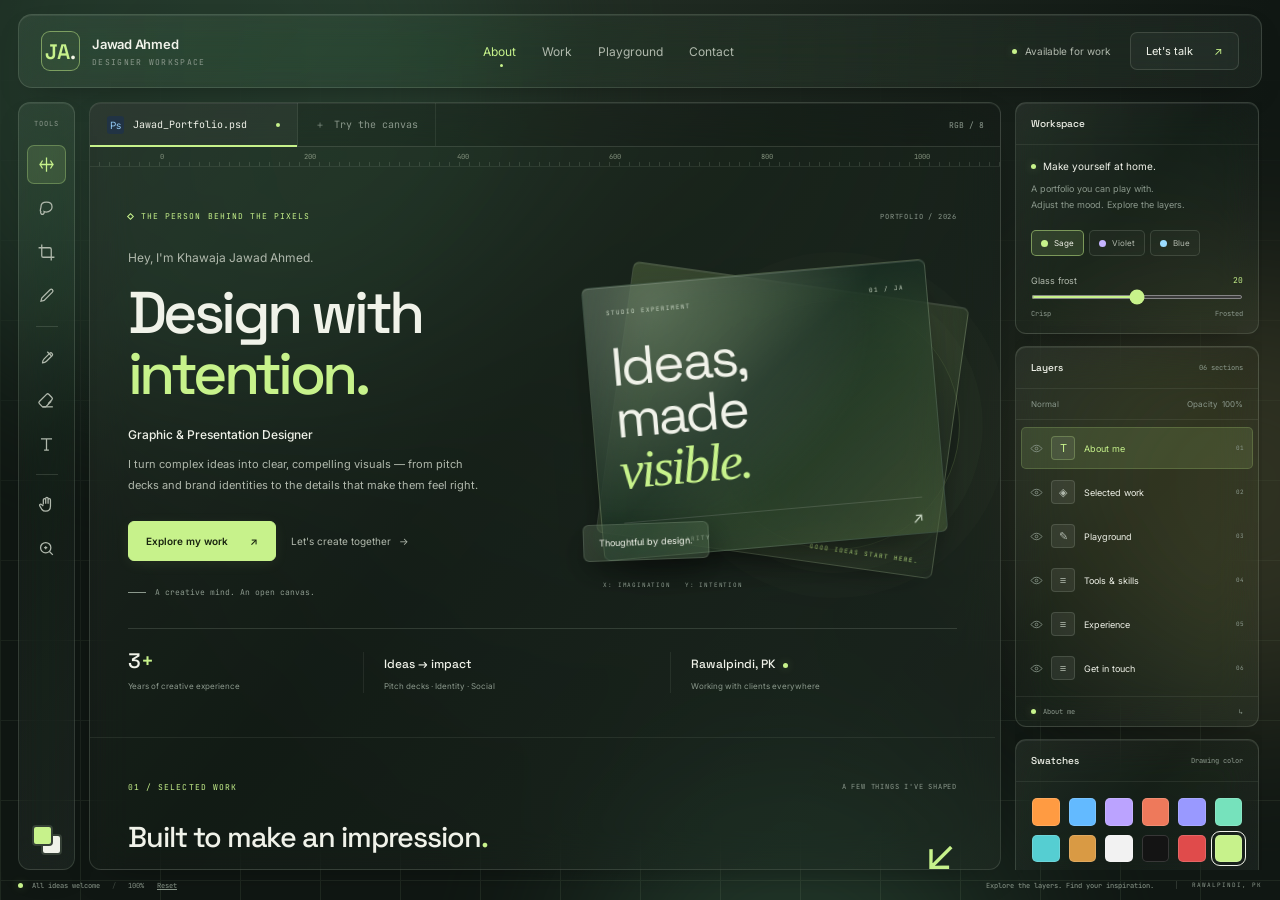
==== index.html @ 3f3ddf6e "Remove sidebar footer and simplify decorative elements and project copy" ====
<!doctype html>
<html lang="en">
  <head>
    <meta charset="UTF-8" />
    <meta name="viewport" content="width=device-width, initial-scale=1.0" />
    <meta name="theme-color" content="#101713" />
    <title>Khawaja Jawad Ahmed — Designer Workspace</title>
    <meta
      name="description"
      content="Explore Khawaja Jawad Ahmed's interactive design workspace. Graphic design, pitch decks, brand identity and presentation systems from Rawalpindi, Pakistan."
    />
    <link
      rel="icon"
      href="data:image/svg+xml,%3Csvg xmlns='http://www.w3.org/2000/svg' viewBox='0 0 48 48'%3E%3Crect width='48' height='48' rx='12' fill='%23c7f28b'/%3E%3Ctext x='24' y='31' text-anchor='middle' font-family='Arial' font-size='23' font-weight='700' fill='%23101713'%3EJA%3C/text%3E%3C/svg%3E"
    />
    <link rel="preconnect" href="https://fonts.googleapis.com" />
    <link rel="preconnect" href="https://fonts.gstatic.com" crossorigin />
    <link
      href="https://fonts.googleapis.com/css2?family=Space+Grotesk:wght@400;500;600;700&family=Inter:wght@400;500;600;700&family=JetBrains+Mono:wght@400;500&display=swap"
      rel="stylesheet"
    />
    <link rel="stylesheet" href="style.css" />
    <script src="script.js" defer></script>
  </head>
  <body>
    <a class="skip-link" href="#section-home">Skip to portfolio</a>
    <div class="bg-scene" aria-hidden="true">
      <span class="orb orb-a"></span><span class="orb orb-b"></span
      ><span class="orb orb-c"></span>
      <div class="scene-grid"></div>
    </div>
    <div class="app" id="app">
      <header class="menubar glass">
        <a class="brand" href="#section-home" aria-label="Jawad Ahmed, home"
          ><span class="app-icon">JA<span>.</span></span
          ><span class="brand-name"
            >Jawad Ahmed<span>DESIGNER WORKSPACE</span></span
          ></a
        >
        <nav class="menu-items" aria-label="Main navigation">
          <a href="#section-home" class="active" aria-current="location"
            >About</a
          ><a href="#section-work">Work</a
          ><a href="#section-scratch">Playground</a
          ><a href="#section-contact">Contact</a>
        </nav>
        <div class="menubar-right">
          <span class="availability"><i></i> Available for work</span
          ><a class="header-cta" href="mailto:khawaja1567@gmail.com"
            >Let's talk <span>↗</span></a
          ><button
            class="win-btn"
            id="mobileToggleLeft"
            aria-label="Open drawing tools"
            aria-controls="toolbar"
            aria-expanded="false"
          >
            ✎</button
          ><button
            class="win-btn"
            id="mobileToggleRight"
            aria-label="Open workspace panels"
            aria-controls="panels"
            aria-expanded="false"
          >
            ☷
          </button>
        </div>
      </header>
      <div class="workspace">
        <aside class="toolbar glass" id="toolbar" aria-label="Drawing tools">
          <span class="toolbar-caption">TOOLS</span>
          <button
            class="tool active"
            aria-pressed="true"
            data-tool="move"
            data-tooltip="Move Tool (V)"
            aria-label="Move Tool (V)"
            title="Move Tool (V)"
          >
            <svg
              viewBox="0 0 24 24"
              fill="none"
              stroke="currentColor"
              stroke-width="1.6"
            >
              <path d="M12 3v18M3 12h18M7 7l-3 5 3 5M17 7l3 5-3 5" />
            </svg>
          </button>
          <button
            class="tool"
            aria-pressed="false"
            data-tool="lasso"
            data-tooltip="Lasso Tool (L)"
            aria-label="Lasso Tool (L)"
            title="Lasso Tool (L)"
          >
            <svg
              viewBox="0 0 24 24"
              fill="none"
              stroke="currentColor"
              stroke-width="1.6"
            >
              <path
                d="M12 4c4.4 0 7 2.6 7 6s-3 6.5-7.5 6.5c-1 0-1.8-.2-2.5-.5.3.9.1 1.9-.6 2.6-.9.9-2.3.9-3.2 0-.7-.7-.8-1.8-.3-2.6C3 14.6 5 12.2 5 10c0-3.4 2.6-6 7-6z"
              />
            </svg>
          </button>
          <button
            class="tool"
            aria-pressed="false"
            data-tool="crop"
            data-tooltip="Crop Tool (C)"
            aria-label="Crop Tool (C)"
            title="Crop Tool (C)"
          >
            <svg
              viewBox="0 0 24 24"
              fill="none"
              stroke="currentColor"
              stroke-width="1.6"
            >
              <path d="M6 2v14a2 2 0 0 0 2 2h14" />
              <path d="M18 22V8a2 2 0 0 0-2-2H2" />
            </svg>
          </button>
          <button
            class="tool"
            aria-pressed="false"
            data-tool="eyedropper"
            data-tooltip="Eyedropper (I)"
            aria-label="Eyedropper (I)"
            title="Eyedropper (I)"
          >
            <svg
              viewBox="0 0 24 24"
              fill="none"
              stroke="currentColor"
              stroke-width="1.6"
            >
              <path d="M16.5 3.5a2.1 2.1 0 0 1 3 3L9 17l-4 1 1-4 10.5-10.5z" />
            </svg>
          </button>

          <div class="tool-divider"></div>

          <button
            class="tool"
            aria-pressed="false"
            data-tool="brush"
            data-tooltip="Brush Tool (B)"
            aria-label="Brush Tool (B)"
            title="Brush Tool (B)"
          >
            <svg
              viewBox="0 0 24 24"
              fill="none"
              stroke="currentColor"
              stroke-width="1.6"
            >
              <path
                d="M9 15c-1.5 1.5-2 3-2 5 2 0 3.5-.5 5-2l7-7a2.1 2.1 0 0 0-3-3l-7 7z"
              />
              <path d="M13 6l5 5" />
            </svg>
          </button>
          <button
            class="tool"
            aria-pressed="false"
            data-tool="eraser"
            data-tooltip="Eraser Tool (E)"
            aria-label="Eraser Tool (E)"
            title="Eraser Tool (E)"
          >
            <svg
              viewBox="0 0 24 24"
              fill="none"
              stroke="currentColor"
              stroke-width="1.6"
            >
              <path
                d="M18 13l-7 7H7l-4-4a2 2 0 0 1 0-2.8l9-9a2 2 0 0 1 2.8 0l4 4a2 2 0 0 1 0 2.8L14 16"
              />
              <path d="M7 20h13" />
            </svg>
          </button>
          <button
            class="tool"
            aria-pressed="false"
            data-tool="type"
            data-tooltip="Type Tool (T)"
            aria-label="Type Tool (T)"
            title="Type Tool (T)"
          >
            <svg
              viewBox="0 0 24 24"
              fill="none"
              stroke="currentColor"
              stroke-width="1.6"
            >
              <path d="M5 5h14M12 5v14M9 19h6" />
            </svg>
          </button>

          <div class="tool-divider"></div>

          <button
            class="tool"
            aria-pressed="false"
            data-tool="hand"
            data-tooltip="Hand Tool (H)"
            aria-label="Hand Tool (H)"
            title="Hand Tool (H)"
          >
            <svg
              viewBox="0 0 24 24"
              fill="none"
              stroke="currentColor"
              stroke-width="1.6"
            >
              <path
                d="M8 12V6a1.5 1.5 0 0 1 3 0v5M11 11V4.5a1.5 1.5 0 0 1 3 0V11M14 11.2V6a1.5 1.5 0 0 1 3 0v8c0 3.9-2.5 6.5-6 6.5-2.3 0-3.6-.7-4.8-2.2L3.7 14a1.4 1.4 0 0 1 2-2l2.3 2"
              />
            </svg>
          </button>
          <button
            class="tool"
            aria-pressed="false"
            data-tool="zoom"
            data-tooltip="Zoom Tool (Z)"
            aria-label="Zoom Tool (Z)"
            title="Zoom Tool (Z)"
          >
            <svg
              viewBox="0 0 24 24"
              fill="none"
              stroke="currentColor"
              stroke-width="1.6"
            >
              <circle cx="11" cy="11" r="6.5" />
              <path d="M20 20l-4.3-4.3M9 11h4M11 9v4" />
            </svg>
          </button>

          <div class="tool-spacer"></div>

          <div class="fg-bg-swatch" title="Foreground / Background color">
            <span class="swatch-bg"></span>
            <span class="swatch-fg" id="swatchFg"></span>
          </div>
        </aside>
        <main class="canvas-area glass" id="main">
          <div class="document-bar">
            <a class="document-tab active" href="#section-home"
              ><span class="ps-icon">Ps</span> Jawad_Portfolio.psd
              <span class="tab-dot"></span></a
            ><a class="document-tab" href="#section-scratch"
              ><span>＋</span> Try the canvas</a
            ><span class="document-info">RGB / 8</span>
          </div>
          <div class="ruler" aria-hidden="true">
            <span>0</span><span>200</span><span>400</span><span>600</span
            ><span>800</span><span>1000</span>
          </div>
          <div
            class="canvas-viewport"
            id="viewport"
            tabindex="0"
            aria-label="Portfolio content"
          >
            <div class="page-sections" id="pageSections">
              <section
                class="page-section home-section"
                id="section-home"
                aria-labelledby="homeTitle"
              >
                <div class="section-topline">
                  <span class="eyebrow"
                    ><i></i> THE PERSON BEHIND THE PIXELS</span
                  ><span class="micro">PORTFOLIO / 2026</span>
                </div>
                <div class="hero-layout">
                  <div class="hero-copy">
                    <p class="hero-intro">Hey, I'm Khawaja Jawad Ahmed.</p>
                    <h1 id="homeTitle">
                      Design with<br /><span>intention.</span>
                    </h1>
                    <p class="hero-role">Graphic &amp; Presentation Designer</p>
                    <p class="hero-bio">
                      I turn complex ideas into clear, compelling visuals — from
                      pitch decks and brand identities to the details that make
                      them feel right.
                    </p>
                    <div class="hero-actions">
                      <a class="button button-primary" href="#section-work"
                        >Explore my work <span>↗</span></a
                      ><a class="text-link" href="#section-contact"
                        >Let's create together <span>→</span></a
                      >
                    </div>
                    <div class="hero-note">
                      <span class="note-line"></span> A creative mind. An open
                      canvas.
                    </div>
                  </div>
                  <div
                    class="hero-art"
                    id="heroArt"
                    aria-label="Interactive studio typography experiment"
                  >
                    <div class="art-orbit" aria-hidden="true"></div>
                    <div class="artboard-back glass" aria-hidden="true">
                      <span>GOOD IDEAS START HERE.</span>
                    </div>
                    <div class="hero-artboard glass" id="heroArtboard">
                      <div class="artboard-top">
                        <span>STUDIO EXPERIMENT</span><span>01 / JA</span>
                      </div>
                      <div class="hero-art-type">
                        Ideas,<br />made<br /><em>visible.</em
                        >
                      </div>
                      <div class="artboard-bottom">
                        <span>CONCEPT → CLARITY</span><span>↗</span>
                      </div>
                    </div>
                    <div class="floating-label glass">
                      <span>Thoughtful by design.</span>
                    </div>
                    <span class="art-coordinate micro"
                      >X: IMAGINATION &nbsp; Y: INTENTION</span
                    >
                  </div>
                </div>
                <div class="hero-meta">
                  <div>
                    <strong>3<span>+</span></strong>
                    <p>Years of creative experience</p>
                  </div>
                  <div>
                    <strong>Ideas → impact</strong>
                    <p>Pitch decks · Identity · Social</p>
                  </div>
                  <div>
                    <strong
                      >Rawalpindi, PK <span class="location-dot"></span
                    ></strong>
                    <p>Working with clients everywhere</p>
                  </div>
                </div>
              </section>
              <section
                class="page-section"
                id="section-work"
                aria-labelledby="workTitle"
              >
                <div class="section-topline">
                  <span class="eyebrow">01 / SELECTED WORK</span
                  ><span class="micro">A FEW THINGS I'VE SHAPED</span>
                </div>
                <div class="section-heading">
                  <div>
                    <h2 id="workTitle">
                      Built to make an impression<span>.</span>
                    </h2>
                    <p class="section-sub">
                      Distinct ideas. Considered execution.
                    </p>
                  </div>
                  <span class="section-mark" aria-hidden="true">↙</span>
                </div>
                <div class="work-toolbar">
                  <div
                    class="project-filters"
                    role="group"
                    aria-label="Filter projects"
                  >
                    <button
                      class="filter active"
                      data-filter="all"
                      aria-pressed="true"
                    >
                      All work <span>05</span></button
                    ><button
                      class="filter"
                      data-filter="presentations"
                      aria-pressed="false"
                    >
                      Presentations</button
                    ><button
                      class="filter"
                      data-filter="identity"
                      aria-pressed="false"
                    >
                      Brand identity
                    </button>
                  </div>
                  <span class="micro" id="projectCount" role="status"
                    >5 PROJECTS</span
                  >
                </div>
                <div class="project-grid" id="projectGrid">
                  <article
                    class="project-card glass"
                    data-category="presentations"
                  >
                    <button
                      class="project-open"
                      data-project="0"
                      aria-label="View Meridian Bay Residences"
                    >
                      <div class="project-art art-1" aria-hidden="true">
                        <span class="art-kicker">MERIDIAN BAY / RESIDENCES</span
                        ><span class="art-big">A new<br />perspective.</span
                        ><span class="art-bottom"
                          >LIVING, REIMAGINED <b>↗</b></span
                        ><span class="arch arch-one"></span
                        ><span class="arch arch-two"></span>
                      </div>
                      <div class="project-body">
                        <div class="project-meta">
                          <span>Presentation design</span><span>01</span>
                        </div>
                        <h3>
                          Meridian Bay Residences<span aria-hidden="true"
                            >↗</span
                          >
                        </h3>
                        <p>
                          Real estate pitch deck built to agency-level standard
                          — layout system, imagery direction, and
                          investor-facing narrative.
                        </p>
                      </div>
                    </button>
                  </article>
                  <article
                    class="project-card glass"
                    data-category="presentations"
                  >
                    <button
                      class="project-open"
                      data-project="1"
                      aria-label="View LOVAICELAND"
                    >
                      <div class="project-art art-2" aria-hidden="true">
                        <span class="art-kicker">BOTANICAL WELLNESS</span
                        ><span class="art-big">LOVA<br /><i>ICELAND</i></span
                        ><span class="art-bottom">NATURE. IN ITS ELEMENT.</span
                        ><span class="botanical-ring"></span>
                      </div>
                      <div class="project-body">
                        <div class="project-meta">
                          <span>Presentation design</span><span>02</span>
                        </div>
                        <h3>LOVAICELAND<span aria-hidden="true">↗</span></h3>
                        <p>
                          8-slide dark gold pitch deck for a luxury botanical
                          wellness &amp; skincare brand, with cohesive
                          imagery throughout.
                        </p>
                      </div>
                    </button>
                  </article>
                  <article class="project-card glass" data-category="identity">
                    <button
                      class="project-open"
                      data-project="2"
                      aria-label="View AVORA Padel Club"
                    >
                      <div class="project-art art-3" aria-hidden="true">
                        <span class="art-kicker">AVORA / PADEL CLUB</span
                        ><span class="court"></span
                        ><span class="art-big"
                          >A<span class="serif">V</span>ORA</span
                        ><span class="art-bottom"
                          >A DIFFERENT KIND OF CLUB.</span
                        >
                      </div>
                      <div class="project-body">
                        <div class="project-meta">
                          <span>Brand identity</span><span>03</span>
                        </div>
                        <h3>
                          AVORA Padel Club<span aria-hidden="true">↗</span>
                        </h3>
                        <p>
                          Luxury line-art logo mark in copper tones, set in
                          Cinzel — a refined identity for a premium padel club.
                        </p>
                      </div>
                    </button>
                  </article>
                  <article
                    class="project-card glass"
                    data-category="presentations"
                  >
                    <button
                      class="project-open"
                      data-project="3"
                      aria-label="View Rolls-Royce Concept Deck"
                    >
                      <div class="project-art art-4" aria-hidden="true">
                        <span class="art-kicker">PRESENTATION CONCEPT</span
                        ><span class="art-big"
                          >Quiet<br /><i>confidence.</i></span
                        ><span class="art-bottom"
                          >ROLLS-ROYCE / CONCEPT STUDY</span
                        ><span class="luxury-line"></span>
                      </div>
                      <div class="project-body">
                        <div class="project-meta">
                          <span>Presentation design</span><span>04</span>
                        </div>
                        <h3>
                          Rolls-Royce Concept Deck<span aria-hidden="true"
                            >↗</span
                          >
                        </h3>
                        <p>
                          Black-and-gold luxury presentation theme exploring
                          restraint, materiality, and quiet confidence.
                        </p>
                      </div>
                    </button>
                  </article>
                  <article
                    class="project-card glass"
                    data-category="presentations"
                  >
                    <button
                      class="project-open"
                      data-project="4"
                      aria-label="View Academic Deck Redesign"
                    >
                      <div class="project-art art-5" aria-hidden="true">
                        <span class="art-kicker"
                          >KNOWLEDGE / ACADEMIC RESEARCH</span
                        ><span class="art-big"
                          >Beyond<br />the obvious<span class="accent-dot"
                            >.</span
                          ></span
                        ><span class="art-bottom"
                          >ACADEMIC DECK / 18 SLIDES</span
                        ><span class="knowledge-grid"></span>
                      </div>
                      <div class="project-body">
                        <div class="project-meta">
                          <span>Presentation design</span><span>05</span>
                        </div>
                        <h3>
                          Academic Deck Redesign<span aria-hidden="true"
                            >↗</span
                          >
                        </h3>
                        <p>
                          18-slide academic presentation redesign —
                          full-bleed dark panels and richer layout without
                          touching a word of copy.
                        </p>
                      </div>
                    </button>
                  </article>
                </div>
                <p class="preview-note">
                  Project cover concepts. Open a project to read the brief,
                  or
                  <a
                    href="https://behance.net/khawajajawad"
                    target="_blank"
                    rel="noopener noreferrer"
                    >explore my Behance ↗</a
                  >.
                </p>
              </section>
              <section
                class="page-section"
                id="section-scratch"
                aria-labelledby="scratchTitle"
              >
                <div class="section-topline">
                  <span class="eyebrow">02 / THE PLAYGROUND</span
                  ><span class="micro">A LITTLE ROOM TO EXPERIMENT</span>
                </div>
                <div class="section-heading">
                  <div>
                    <h2 id="scratchTitle">Your turn to create<span>.</span></h2>
                    <p class="section-sub">
                      Pick a tool. Choose a color. Leave a little imagination
                      here.
                    </p>
                  </div>
                  <span class="section-mark" aria-hidden="true">✎</span>
                </div>
                <div class="scratch-shell glass">
                  <div class="scratch-toolbar">
                    <div
                      class="scratch-quick-tools"
                      role="group"
                      aria-label="Quick drawing tools"
                    >
                      <button data-quick-tool="brush" aria-pressed="false">
                        Brush <kbd>B</kbd></button
                      ><button data-quick-tool="eraser" aria-pressed="false">
                        Eraser <kbd>E</kbd></button
                      ><button data-quick-tool="type" aria-pressed="false">
                        Type <kbd>T</kbd>
                      </button>
                    </div>
                    <div class="scratch-actions">
                      <button
                        id="undoBtn"
                        aria-label="Undo drawing"
                        title="Undo (Ctrl or Command + Z)"
                        disabled
                      >
                        ↶</button
                      ><button
                        id="redoBtn"
                        aria-label="Redo drawing"
                        title="Redo (Ctrl or Command + Shift + Z)"
                        disabled
                      >
                        ↷</button
                      ><button id="clearCanvasBtn">Clear</button
                      ><button id="downloadCanvasBtn">
                        Save PNG <span>↓</span>
                      </button>
                    </div>
                  </div>
                  <div class="scratch-box" id="scratchBox">
                    <canvas
                      id="doodleCanvas"
                      tabindex="0"
                      aria-label="Drawing canvas. Select Brush to draw with a pointer, or Type then press Enter to add text at the center."
                      >An interactive drawing canvas. Use the tools to sketch or
                      add text.</canvas
                    ><svg
                      class="tool-overlay"
                      id="toolOverlay"
                      aria-hidden="true"
                    ></svg>
                    <div
                      class="scratch-placeholder"
                      id="scratchPlaceholder"
                      aria-hidden="true"
                    >
                      <span>✎</span>
                      <p>Make your mark.</p>
                      <small>The best ideas start with a blank canvas.</small>
                    </div>
                  </div>
                  <div class="scratch-bottom">
                    <span
                      ><i></i> <span id="scratchToolName">MOVE TOOL</span></span
                    ><label
                      >Brush size
                      <input
                        id="quickBrushSize"
                        type="range"
                        min="2"
                        max="60"
                        value="8"
                      /><output id="quickBrushReadout">8 px</output></label
                    >
                  </div>
                </div>
                <p class="preview-note">
                  Just a space to play — your drawing stays in this browser tab.
                  Save a PNG to keep it.
                </p>
              </section>
              <section
                class="page-section"
                id="section-skills"
                aria-labelledby="skillsTitle"
              >
                <div class="section-topline">
                  <span class="eyebrow">03 / THE TOOLKIT</span
                  ><span class="micro">GOOD TOOLS. BETTER IDEAS.</span>
                </div>
                <h2 id="skillsTitle">Fluent in the details<span>.</span></h2>
                <p class="section-sub">
                  The tools behind the work, from first sketch to final export.
                </p>
                <div class="skills-grid" id="skillsGrid">
                  <div class="skill-row glass" data-color="photoshop">
                    <span class="skill-icon" style="--skill-color: #63baff"
                      >Ps</span
                    >
                    <div>
                      <h3>Adobe Photoshop</h3>
                      <p>Image editing & composition</p>
                    </div>
                    <span class="skill-arrow" aria-hidden="true">↗</span>
                  </div>
                  <div class="skill-row glass" data-color="illustrator">
                    <span class="skill-icon" style="--skill-color: #ff9b42"
                      >Ai</span
                    >
                    <div>
                      <h3>Adobe Illustrator</h3>
                      <p>Identity & vector design</p>
                    </div>
                    <span class="skill-arrow" aria-hidden="true">↗</span>
                  </div>
                  <div class="skill-row glass" data-color="ppt">
                    <span class="skill-icon" style="--skill-color: #ee795b"
                      >P</span
                    >
                    <div>
                      <h3>PowerPoint</h3>
                      <p>Pitch decks & Slide Master</p>
                    </div>
                    <span class="skill-arrow" aria-hidden="true">↗</span>
                  </div>
                  <div class="skill-row glass" data-color="figma">
                    <span class="skill-icon" style="--skill-color: #bba3ff"
                      >F</span
                    >
                    <div>
                      <h3>Figma</h3>
                      <p>Interface & layout design</p>
                    </div>
                    <span class="skill-arrow" aria-hidden="true">↗</span>
                  </div>
                  <div class="skill-row glass" data-color="premiere">
                    <span class="skill-icon" style="--skill-color: #9999ff"
                      >Pr</span
                    >
                    <div>
                      <h3>Premiere Pro</h3>
                      <p>Motion & video editing</p>
                    </div>
                    <span class="skill-arrow" aria-hidden="true">↗</span>
                  </div>
                  <div class="skill-row glass" data-color="capcut">
                    <span class="skill-icon" style="--skill-color: #76e2bc"
                      >C</span
                    >
                    <div>
                      <h3>CapCut</h3>
                      <p>Social video content</p>
                    </div>
                    <span class="skill-arrow" aria-hidden="true">↗</span>
                  </div>
                  <div class="skill-row glass" data-color="canva">
                    <span class="skill-icon" style="--skill-color: #55ced2"
                      >Ca</span
                    >
                    <div>
                      <h3>Canva</h3>
                      <p>Content & design systems</p>
                    </div>
                    <span class="skill-arrow" aria-hidden="true">↗</span>
                  </div>
                  <div class="skill-row glass" data-color="color">
                    <span class="skill-icon" style="--skill-color: #d99a44"
                      >◒</span
                    >
                    <div>
                      <h3>Color Theory</h3>
                      <p>Balance, mood & meaning</p>
                    </div>
                    <span class="skill-arrow" aria-hidden="true">↗</span>
                  </div>
                </div>
              </section>
              <section
                class="page-section"
                id="section-resume"
                aria-labelledby="resumeTitle"
              >
                <div class="section-topline">
                  <span class="eyebrow">04 / EXPERIENCE</span
                  ><span class="micro">ALWAYS BUILDING. ALWAYS LEARNING.</span>
                </div>
                <h2 id="resumeTitle">A practice, in progress<span>.</span></h2>
                <div class="timeline">
                  <article class="timeline-item">
                    <div class="timeline-number">01</div>
                    <div class="timeline-body">
                      <div class="timeline-top">
                        <h3>Freelance Designer</h3>
                        <span class="tag">Present</span>
                      </div>
                      <p class="timeline-meta">Independent</p>
                      <p>
                        Working directly with clients on pitch decks, brand
                        identity, and Slide Master systems while building a
                        portfolio of thoughtful, polished work.
                      </p>
                    </div>
                  </article>
                  <article class="timeline-item">
                    <div class="timeline-number">02</div>
                    <div class="timeline-body">
                      <h3>Graphic &amp; Presentation Designer</h3>
                      <p class="timeline-meta">
                        Alestra Solutions · Fiverr agency
                      </p>
                      <p>
                        Delivered design work for international clients through
                        a Fiverr-affiliated agency, developing the pitch deck
                        and brand systems skillset now central to my freelance
                        practice.
                      </p>
                    </div>
                  </article>
                </div>
              </section>
              <section
                class="page-section contact-section"
                id="section-contact"
                aria-labelledby="contactTitle"
              >
                <div class="section-topline">
                  <span class="eyebrow">05 / WHAT'S NEXT?</span
                  ><span class="availability"
                    ><i></i> Open to opportunities</span
                  >
                </div>
                <h2 id="contactTitle">Have something<br />in <em>mind?</em></h2>
                <p class="section-sub">
                  A new brand, an important pitch, or an idea worth
                  exploring.<br />Let's make it something you're proud to put
                  your name on.
                </p>
                <div class="contact-primary">
                  <a href="mailto:khawaja1567@gmail.com"
                    >khawaja1567@gmail.com <span>↗</span></a
                  ><button
                    id="copyEmailBtn"
                    aria-label="Copy email address"
                    title="Copy email address"
                  >
                    Copy email
                  </button>
                </div>
                <div class="contact-links">
                  <a
                    href="https://behance.net/khawajajawad"
                    target="_blank"
                    rel="noopener noreferrer"
                    >Behance ↗</a
                  ><a
                    href="https://linkedin.com/in/khawaja-jawad-ahmed-405a89166"
                    target="_blank"
                    rel="noopener noreferrer"
                    >LinkedIn ↗</a
                  ><a href="tel:+923109467290">+92 310 9467290 ↗</a>
                </div>
                <div class="page-footer">
                  <span>© <span id="year">2026</span> Khawaja Jawad Ahmed</span
                  ><a href="#section-home">Back to the top ↑</a>
                </div>
              </section>
            </div>
          </div>
        </main>
        <aside class="panels" id="panels" aria-label="Workspace panels">
          <div class="panel glass studio-panel">
            <div class="panel-header">
              <span>Workspace</span>
            </div>
            <div class="studio-body">
              <div class="studio-status">
                <span class="live-dot"></span> Make yourself at home.
              </div>
              <p>
                A portfolio you can play with.<br />Adjust the mood. Explore the
                layers.
              </p>
              <div
                class="theme-picker"
                role="group"
                aria-label="Workspace color theme"
              >
                <button
                  data-theme="sage"
                  class="theme-chip active"
                  aria-pressed="true"
                >
                  <i style="background: #c7f28b"></i>Sage</button
                ><button
                  data-theme="violet"
                  class="theme-chip"
                  aria-pressed="false"
                >
                  <i style="background: #c5b4ff"></i>Violet</button
                ><button
                  data-theme="blue"
                  class="theme-chip"
                  aria-pressed="false"
                >
                  <i style="background: #9cdcff"></i>Blue
                </button>
              </div>
              <label class="frost-label" for="frostRange"
                >Glass frost <output id="frostOutput">20</output></label
              ><input
                id="frostRange"
                type="range"
                min="8"
                max="32"
                value="20"
                aria-label="Glass blur in pixels"
              />
              <div class="range-captions">
                <span>Crisp</span><span>Frosted</span>
              </div>
            </div>
          </div>
          <div class="panel glass layers-panel">
            <div class="panel-header">
              <span>Layers</span
              ><span class="panel-header-hint">06 sections</span>
            </div>
            <div class="layers-caption">
              <span>Normal</span><span>Opacity &nbsp;100%</span>
            </div>
            <nav
              class="layers-list"
              id="layersList"
              aria-label="Portfolio sections"
            >
              <div class="layer-row active-layer" data-target="section-home">
                <button
                  class="layer-eye"
                  aria-label="Hide About me"
                  aria-pressed="true"
                  title="Show or hide About me"
                >
                  <svg
                    viewBox="0 0 24 24"
                    fill="none"
                    stroke="currentColor"
                    stroke-width="1.5"
                    aria-hidden="true"
                  >
                    <path
                      d="M2 12s3.5-6 10-6 10 6 10 6-3.5 6-10 6S2 12 2 12Z"
                    />
                    <circle cx="12" cy="12" r="2.5" />
                  </svg></button
                ><a class="layer-link" href="#section-home"
                  ><span class="layer-thumb thumb-home" aria-hidden="true"
                    >T</span
                  ><span>About me</span><small>01</small></a
                >
              </div>
              <div class="layer-row" data-target="section-work">
                <button
                  class="layer-eye"
                  aria-label="Hide Selected work"
                  aria-pressed="true"
                  title="Show or hide Selected work"
                >
                  <svg
                    viewBox="0 0 24 24"
                    fill="none"
                    stroke="currentColor"
                    stroke-width="1.5"
                    aria-hidden="true"
                  >
                    <path
                      d="M2 12s3.5-6 10-6 10 6 10 6-3.5 6-10 6S2 12 2 12Z"
                    />
                    <circle cx="12" cy="12" r="2.5" />
                  </svg></button
                ><a class="layer-link" href="#section-work"
                  ><span class="layer-thumb thumb-work" aria-hidden="true"
                    >◈</span
                  ><span>Selected work</span><small>02</small></a
                >
              </div>
              <div class="layer-row" data-target="section-scratch">
                <button
                  class="layer-eye"
                  aria-label="Hide Playground"
                  aria-pressed="true"
                  title="Show or hide Playground"
                >
                  <svg
                    viewBox="0 0 24 24"
                    fill="none"
                    stroke="currentColor"
                    stroke-width="1.5"
                    aria-hidden="true"
                  >
                    <path
                      d="M2 12s3.5-6 10-6 10 6 10 6-3.5 6-10 6S2 12 2 12Z"
                    />
                    <circle cx="12" cy="12" r="2.5" />
                  </svg></button
                ><a class="layer-link" href="#section-scratch"
                  ><span class="layer-thumb thumb-scratch" aria-hidden="true"
                    >✎</span
                  ><span>Playground</span><small>03</small></a
                >
              </div>
              <div class="layer-row" data-target="section-skills">
                <button
                  class="layer-eye"
                  aria-label="Hide Tools & skills"
                  aria-pressed="true"
                  title="Show or hide Tools & skills"
                >
                  <svg
                    viewBox="0 0 24 24"
                    fill="none"
                    stroke="currentColor"
                    stroke-width="1.5"
                    aria-hidden="true"
                  >
                    <path
                      d="M2 12s3.5-6 10-6 10 6 10 6-3.5 6-10 6S2 12 2 12Z"
                    />
                    <circle cx="12" cy="12" r="2.5" />
                  </svg></button
                ><a class="layer-link" href="#section-skills"
                  ><span class="layer-thumb thumb-skills" aria-hidden="true"
                    >≡</span
                  ><span>Tools & skills</span><small>04</small></a
                >
              </div>
              <div class="layer-row" data-target="section-resume">
                <button
                  class="layer-eye"
                  aria-label="Hide Experience"
                  aria-pressed="true"
                  title="Show or hide Experience"
                >
                  <svg
                    viewBox="0 0 24 24"
                    fill="none"
                    stroke="currentColor"
                    stroke-width="1.5"
                    aria-hidden="true"
                  >
                    <path
                      d="M2 12s3.5-6 10-6 10 6 10 6-3.5 6-10 6S2 12 2 12Z"
                    />
                    <circle cx="12" cy="12" r="2.5" />
                  </svg></button
                ><a class="layer-link" href="#section-resume"
                  ><span class="layer-thumb thumb-resume" aria-hidden="true"
                    >≡</span
                  ><span>Experience</span><small>05</small></a
                >
              </div>
              <div class="layer-row" data-target="section-contact">
                <button
                  class="layer-eye"
                  aria-label="Hide Get in touch"
                  aria-pressed="true"
                  title="Show or hide Get in touch"
                >
                  <svg
                    viewBox="0 0 24 24"
                    fill="none"
                    stroke="currentColor"
                    stroke-width="1.5"
                    aria-hidden="true"
                  >
                    <path
                      d="M2 12s3.5-6 10-6 10 6 10 6-3.5 6-10 6S2 12 2 12Z"
                    />
                    <circle cx="12" cy="12" r="2.5" />
                  </svg></button
                ><a class="layer-link" href="#section-contact"
                  ><span class="layer-thumb thumb-contact" aria-hidden="true"
                    >≡</span
                  ><span>Get in touch</span><small>06</small></a
                >
              </div>
            </nav>
            <div class="panel-footer">
              <span class="live-dot"></span
              ><span id="activeLayerLabel">About me</span><span>↳</span>
            </div>
          </div>
          <div class="panel glass swatches-panel">
            <div class="panel-header">
              <span>Swatches</span
              ><span class="panel-header-hint">Drawing color</span>
            </div>
            <div class="swatch-grid" id="swatchGrid">
              <button
                class="swatch"
                data-color="illustrator"
                data-hex="#ff9b42"
                style="--sw: #ff9b42"
                aria-label="Illustrator orange"
                aria-pressed="false"
                title="Illustrator orange"
              ></button
              ><button
                class="swatch"
                data-color="photoshop"
                data-hex="#63baff"
                style="--sw: #63baff"
                aria-label="Photoshop blue"
                aria-pressed="false"
                title="Photoshop blue"
              ></button
              ><button
                class="swatch"
                data-color="figma"
                data-hex="#bba3ff"
                style="--sw: #bba3ff"
                aria-label="Figma violet"
                aria-pressed="false"
                title="Figma violet"
              ></button
              ><button
                class="swatch"
                data-color="ppt"
                data-hex="#ee795b"
                style="--sw: #ee795b"
                aria-label="PowerPoint coral"
                aria-pressed="false"
                title="PowerPoint coral"
              ></button
              ><button
                class="swatch"
                data-color="premiere"
                data-hex="#9999ff"
                style="--sw: #9999ff"
                aria-label="Premiere indigo"
                aria-pressed="false"
                title="Premiere indigo"
              ></button
              ><button
                class="swatch"
                data-color="capcut"
                data-hex="#76e2bc"
                style="--sw: #76e2bc"
                aria-label="CapCut mint"
                aria-pressed="false"
                title="CapCut mint"
              ></button
              ><button
                class="swatch"
                data-color="canva"
                data-hex="#55ced2"
                style="--sw: #55ced2"
                aria-label="Canva turquoise"
                aria-pressed="false"
                title="Canva turquoise"
              ></button
              ><button
                class="swatch"
                data-color="color"
                data-hex="#d99a44"
                style="--sw: #d99a44"
                aria-label="Warm gold"
                aria-pressed="false"
                title="Warm gold"
              ></button
              ><button
                class="swatch"
                data-color="white"
                data-hex="#f2f2f2"
                style="--sw: #f2f2f2"
                aria-label="White"
                aria-pressed="false"
                title="White"
              ></button
              ><button
                class="swatch"
                data-color="black"
                data-hex="#141414"
                style="--sw: #141414"
                aria-label="Black"
                aria-pressed="false"
                title="Black"
              ></button
              ><button
                class="swatch"
                data-color="red"
                data-hex="#e04b4b"
                style="--sw: #e04b4b"
                aria-label="Red"
                aria-pressed="false"
                title="Red"
              ></button
              ><button
                class="swatch"
                data-color="default"
                data-hex="#c7f28b"
                style="--sw: #c7f28b"
                aria-label="Studio sage"
                aria-pressed="false"
                title="Studio sage"
              ></button>
            </div>
            <div class="swatch-readout">
              <span class="color-dot" id="currentColorDot"></span
              ><span id="colorHex">#C7F28B</span><span>Foreground</span>
            </div>
          </div>
          <div class="panel glass properties-panel">
            <div class="panel-header">
              <span>Properties</span
              ><span class="panel-header-hint" id="propertyTool">Move</span>
            </div>
            <div class="properties-body" id="propertiesBody"></div>
          </div>
        </aside>
      </div>
      <footer class="statusbar">
        <span class="status-indicator"></span><span>All ideas welcome</span
        ><span class="statusbar-sep">/</span><span id="statusZoom">100%</span
        ><button
          id="resetZoomBtn"
          aria-label="Reset zoom to 100%"
          title="Reset zoom"
        >
          Reset</button
        ><span
          class="statusbar-right"
          id="statusMsg"
          role="status"
          aria-live="polite"
          >Explore the layers. Find your inspiration.</span
        ><span class="status-location">RAWALPINDI, PK</span>
      </footer>
    </div>
    <div class="mobile-overlay" id="mobileOverlay"></div>
    <dialog
      id="projectDialog"
      class="project-dialog glass"
      aria-labelledby="dialogTitle"
    >
      <button
        class="dialog-close"
        id="closeProjectBtn"
        aria-label="Close project"
      >
        ×
      </button>
      <div id="dialogArt" aria-hidden="true"></div>
      <div class="dialog-body">
        <span class="eyebrow" id="dialogCategory"></span>
        <h2 id="dialogTitle"></h2>
        <p id="dialogDescription"></p>
        <p class="preview-note">
          Project cover concept.
        </p>
        <a
          class="button button-primary"
          href="https://behance.net/khawajajawad"
          target="_blank"
          rel="noopener noreferrer"
          >Visit my Behance <span>↗</span></a
        >
      </div>
    </dialog>
    <div class="toast glass" id="toast" role="status" aria-live="polite"></div>
  </body>
</html>
---- style.css ----
/* A layered, translucent workspace. Foreground drawing colors are independent
   of the accessible interface palette. No build step or visual dependencies. */
:root {
  color-scheme: dark;
  --bg: #101713;
  --text: #f0f2e9;
  --muted: #b1b9ad;
  --faint: #8b988c;
  --accent: #c7f28b;
  --accent-rgb: 199, 242, 139;
  --accent-soft: rgba(199, 242, 139, 0.12);
  --scene-a: #3b6349;
  --scene-b: #827849;
  --glass-blur: 20px;
  --border: rgba(224, 240, 217, 0.14);
  --border-soft: rgba(224, 240, 217, 0.08);
  --glass: linear-gradient(
    130deg,
    rgba(239, 255, 232, 0.075),
    rgba(233, 255, 229, 0.025) 45%,
    rgba(226, 255, 231, 0.055)
  );
  --font-body: "Inter", Arial, sans-serif;
  --font-display: "Space Grotesk", Arial, sans-serif;
  --font-mono: "JetBrains Mono", monospace;
  --ease: cubic-bezier(0.22, 1, 0.36, 1);
}
* {
  box-sizing: border-box;
}
[hidden] {
  display: none !important;
}
html,
body {
  margin: 0;
  height: 100%;
  font-family: var(--font-body);
  color: var(--text);
  background: var(--bg);
  -webkit-font-smoothing: antialiased;
}
body {
  overflow: hidden;
}
button,
input,
a {
  -webkit-tap-highlight-color: transparent;
}
button,
input {
  font: inherit;
}
button {
  cursor: pointer;
  color: inherit;
}
button:disabled {
  opacity: 0.3;
  cursor: not-allowed;
}
a {
  color: inherit;
  text-decoration: none;
}
button {
  border: 0;
}
button,
a,
input {
  touch-action: manipulation;
}
button,
a {
  transition:
    background 0.2s,
    border-color 0.2s,
    color 0.2s,
    box-shadow 0.2s,
    transform 0.25s var(--ease);
}
:focus-visible {
  outline: 2px solid var(--accent);
  outline-offset: 4px;
}
::selection {
  color: #12200e;
  background: var(--accent);
}
h1,
h2,
h3,
p {
  margin: 0;
}
svg {
  display: block;
}
button svg {
  pointer-events: none;
}
::-webkit-scrollbar {
  width: 5px;
  height: 5px;
}
::-webkit-scrollbar-track {
  background: transparent;
}
::-webkit-scrollbar-thumb {
  background: #61715c;
  border-radius: 10px;
}
.skip-link {
  position: fixed;
  top: 12px;
  left: 20px;
  padding: 14px;
  background: var(--accent);
  color: var(--bg);
  z-index: 200;
  transform: translateY(-200%);
  border-radius: 8px;
}
.skip-link:focus {
  transform: translateY(0);
}
.glass {
  background: var(--glass);
  border: 1px solid var(--border);
  -webkit-backdrop-filter: blur(var(--glass-blur)) saturate(135%);
  backdrop-filter: blur(var(--glass-blur)) saturate(135%);
  box-shadow:
    inset 0 1px 0 rgba(255, 255, 255, 0.07),
    0 12px 36px -22px rgba(0, 0, 0, 0.6);
}
.bg-scene {
  position: fixed;
  inset: 0;
  overflow: hidden;
  pointer-events: none;
  background: radial-gradient(ellipse at 50% 5%, #202b22, var(--bg) 70%);
}
.orb {
  position: absolute;
  width: 650px;
  height: 650px;
  border-radius: 50%;
  filter: blur(85px);
  opacity: 0.4;
  animation: drift 26s ease-in-out infinite alternate;
}
.orb-a {
  background: var(--scene-a);
  top: -250px;
  left: -120px;
}
.orb-b {
  background: var(--scene-b);
  width: 440px;
  height: 440px;
  right: -190px;
  top: 30%;
  animation-delay: -10s;
  opacity: 0.27;
}
.orb-c {
  background: var(--scene-a);
  width: 440px;
  height: 440px;
  bottom: -310px;
  left: 45%;
  animation-delay: -18s;
}
.scene-grid {
  position: absolute;
  inset: 0;
  opacity: 0.1;
  background-image:
    linear-gradient(#a8c598 1px, transparent 1px),
    linear-gradient(90deg, #a8c598 1px, transparent 1px);
  background-size: 80px 80px;
  mask-image: linear-gradient(transparent, #000);
}
@keyframes drift {
  to {
    transform: translate(55px, 45px) scale(1.12);
  }
}
.app {
  height: 100vh;
  height: 100dvh;
  padding: 14px 18px 0;
  position: relative;
  display: flex;
  flex-direction: column;
}
.menubar {
  min-height: 74px;
  border-radius: 14px;
  display: flex;
  align-items: center;
  justify-content: space-between;
  padding: 0 22px;
  gap: 20px;
  flex-shrink: 0;
}
.brand {
  display: flex;
  align-items: center;
  gap: 12px;
}
.app-icon {
  width: 39px;
  height: 40px;
  border: 1px solid rgba(var(--accent-rgb), 0.5);
  color: var(--accent);
  display: grid;
  place-content: center;
  grid-auto-flow: column;
  font-family: var(--font-display);
  font-size: 21px;
  font-weight: 600;
  border-radius: 9px;
  background: rgba(var(--accent-rgb), 0.05);
}
.app-icon span {
  color: #f3f6e7;
}
.brand-name {
  font-size: 13px;
  font-weight: 600;
  letter-spacing: -0.25px;
}
.brand-name > span {
  display: block;
  font: 8px var(--font-mono);
  letter-spacing: 1.3px;
  color: var(--faint);
  margin-top: 5px;
}
.menu-items {
  display: flex;
  align-items: center;
  gap: 26px;
}
.menu-items a {
  font-size: 12px;
  color: var(--muted);
  padding: 8px 0;
  position: relative;
}
.menu-items a.active,
.menu-items a:hover {
  color: var(--accent);
}
.menu-items a.active::after {
  content: "";
  position: absolute;
  bottom: 0;
  left: 50%;
  width: 3px;
  height: 3px;
  border-radius: 50%;
  background: var(--accent);
}
.menubar-right {
  display: flex;
  align-items: center;
  gap: 20px;
}
.availability {
  display: inline-flex;
  align-items: center;
  gap: 8px;
  font-size: 10px;
  color: var(--muted);
  white-space: nowrap;
}
.availability i,
.live-dot,
.status-indicator,
.location-dot {
  display: inline-block;
  width: 5px;
  height: 5px;
  flex-shrink: 0;
  border-radius: 50%;
  background: var(--accent);
  box-shadow: 0 0 10px rgba(var(--accent-rgb), 0.3);
}
.header-cta {
  border: 1px solid var(--border);
  padding: 11px 15px;
  border-radius: 7px;
  font-size: 11px;
  background: rgba(255, 255, 255, 0.04);
}
.header-cta span {
  margin-left: 18px;
  color: var(--accent);
}
.header-cta:hover {
  background: var(--accent-soft);
  border-color: rgba(var(--accent-rgb), 0.4);
}
.win-btn {
  display: none;
  width: 38px;
  height: 38px;
  background: rgba(255, 255, 255, 0.04);
  border: 1px solid var(--border);
  border-radius: 8px;
  font-size: 21px;
}
.workspace {
  display: flex;
  flex: 1;
  gap: 14px;
  min-height: 0;
  padding-top: 14px;
}
.toolbar {
  width: 57px;
  flex-shrink: 0;
  display: flex;
  flex-direction: column;
  align-items: center;
  gap: 5px;
  padding: 16px 6px 14px;
  border-radius: 12px;
  position: relative;
  z-index: 5;
  align-self: stretch;
}
.toolbar-caption {
  font: 7px var(--font-mono);
  letter-spacing: 1px;
  color: var(--faint);
  margin-bottom: 12px;
}
.tool {
  width: 39px;
  height: 39px;
  display: flex;
  align-items: center;
  justify-content: center;
  background: transparent;
  color: var(--muted);
  border-radius: 7px;
  border: 1px solid transparent;
  position: relative;
}
.tool svg {
  width: 19px;
  height: 19px;
}
.tool:hover {
  color: var(--text);
  background: rgba(255, 255, 255, 0.06);
}
.tool.active {
  color: var(--accent);
  background: var(--accent-soft);
  border-color: rgba(var(--accent-rgb), 0.3);
}
.tool[data-tooltip]:hover::after {
  content: attr(data-tooltip);
  position: absolute;
  left: calc(100% + 14px);
  top: 50%;
  transform: translateY(-50%);
  white-space: nowrap;
  background: #273329;
  border: 1px solid var(--border);
  color: var(--text);
  padding: 8px 12px;
  border-radius: 6px;
  font-size: 11px;
  pointer-events: none;
  box-shadow: 0 5px 15px #0006;
}
.tool-divider {
  height: 1px;
  width: 22px;
  background: var(--border);
  margin: 5px 0;
}
.tool-spacer {
  flex: 1;
  min-height: 12px;
}
.fg-bg-swatch {
  width: 30px;
  height: 30px;
  position: relative;
}
.swatch-fg,
.swatch-bg {
  width: 21px;
  height: 21px;
  border-radius: 4px;
  position: absolute;
  border: 2px solid #354036;
}
.swatch-bg {
  right: 0;
  bottom: 0;
  background: #f0f2e9;
}
.swatch-fg {
  top: 0;
  left: 0;
  background: var(--accent);
}
.canvas-area {
  min-width: 0;
  flex: 1;
  display: flex;
  flex-direction: column;
  overflow: hidden;
  border-radius: 12px;
  background-color: rgba(12, 20, 15, 0.44);
}
.document-bar {
  min-height: 44px;
  display: flex;
  align-items: stretch;
  border-bottom: 1px solid var(--border);
  background: rgba(0, 0, 0, 0.1);
  padding-left: 0;
}
.document-tab {
  display: flex;
  align-items: center;
  gap: 9px;
  padding: 0 17px;
  color: var(--faint);
  font: 10px var(--font-mono);
  border-right: 1px solid var(--border-soft);
}
.document-tab.active {
  color: var(--text);
  background: rgba(255, 255, 255, 0.045);
  position: relative;
}
.document-tab.active::after {
  content: "";
  height: 2px;
  position: absolute;
  bottom: -1px;
  left: 0;
  right: 0;
  background: var(--accent);
}
.document-tab:hover {
  background: rgba(255, 255, 255, 0.06);
}
.ps-icon {
  color: #91c8f2;
  background: #213344;
  border-radius: 3px;
  font: 10px var(--font-body);
  padding: 3px;
}
.tab-dot {
  width: 4px;
  height: 4px;
  border-radius: 50%;
  background: var(--accent);
  margin-left: 20px;
}
.document-info {
  margin: auto 16px auto auto;
  color: var(--faint);
  font: 8px var(--font-mono);
  white-space: nowrap;
}
.ruler {
  display: flex;
  justify-content: space-around;
  align-items: center;
  height: 20px;
  flex-shrink: 0;
  border-bottom: 1px solid var(--border-soft);
  font: 7px var(--font-mono);
  color: #85937f;
  background-image: repeating-linear-gradient(
    90deg,
    transparent 0,
    transparent 9px,
    rgba(203, 220, 194, 0.15) 9px,
    rgba(203, 220, 194, 0.15) 10px
  );
  background-size: 100% 4px;
  background-position: bottom;
  background-repeat: no-repeat;
}
.canvas-viewport {
  flex: 1;
  min-height: 0;
  overflow: auto;
  position: relative;
  scroll-behavior: smooth;
  overscroll-behavior: contain;
  scrollbar-gutter: stable;
}
.page-section {
  padding: 44px 38px;
  border-bottom: 1px solid var(--border-soft);
  scroll-margin-top: 0;
}
.page-section.section-hidden {
  display: none;
}
.section-topline {
  display: flex;
  align-items: center;
  justify-content: space-between;
  gap: 15px;
  margin-bottom: 29px;
}
.eyebrow {
  color: var(--accent);
  font: 8px var(--font-mono);
  letter-spacing: 1.05px;
  display: inline-flex;
  align-items: center;
  gap: 8px;
}
.eyebrow i {
  width: 5px;
  height: 5px;
  border: 1px solid var(--accent);
  display: inline-block;
  transform: rotate(45deg);
}
.micro {
  font: 7px var(--font-mono);
  color: var(--faint);
  letter-spacing: 0.8px;
}
.hero-layout {
  display: grid;
  grid-template-columns: 1.16fr 1fr;
  align-items: center;
  gap: 22px;
  min-height: 343px;
}
.hero-intro {
  font-size: 12px;
  color: var(--muted);
  margin-bottom: 17px;
}
h1 {
  font-family: var(--font-display);
  font-size: clamp(40px, 4.6vw, 73px);
  font-weight: 500;
  line-height: 1.04;
  letter-spacing: -3.6px;
}
h1 > span {
  color: var(--accent);
}
.hero-role {
  margin-top: 23px;
  font-size: 12px;
  font-weight: 500;
}
.hero-bio {
  margin-top: 12px;
  color: var(--muted);
  font-size: 11px;
  line-height: 1.85;
  max-width: 350px;
}
.hero-actions {
  display: flex;
  align-items: center;
  flex-wrap: wrap;
  gap: 15px;
  margin-top: 26px;
}
.button {
  display: inline-flex;
  align-items: center;
  gap: 22px;
  padding: 13px 17px;
  font-size: 10px;
  font-weight: 600;
  border-radius: 6px;
}
.button-primary {
  background: var(--accent);
  color: #19250f;
  border: 1px solid var(--accent);
  box-shadow: 0 3px 14px rgba(var(--accent-rgb), 0.07);
}
.button-primary:hover {
  transform: translateY(-2px);
  filter: brightness(1.07);
  box-shadow: 0 5px 20px rgba(var(--accent-rgb), 0.13);
}
.text-link {
  font-size: 10px;
  color: var(--muted);
}
.text-link span {
  margin-left: 5px;
}
.text-link:hover {
  color: var(--accent);
}
.hero-note {
  display: flex;
  align-items: center;
  gap: 9px;
  font: 8px var(--font-mono);
  color: var(--faint);
  margin-top: 26px;
}
.note-line {
  width: 18px;
  height: 1px;
  background: var(--faint);
}
.hero-art {
  height: 340px;
  position: relative;
  perspective: 900px;
  min-width: 0;
  --tilt-x: 0deg;
  --tilt-y: 0deg;
}
.art-orbit {
  position: absolute;
  width: 250px;
  height: 250px;
  border: 1px solid rgba(var(--accent-rgb), 0.16);
  border-radius: 50%;
  top: 46px;
  right: -3px;
  box-shadow:
    0 0 0 23px rgba(var(--accent-rgb), 0.018),
    0 0 0 48px rgba(var(--accent-rgb), 0.012);
}
.artboard-back {
  position: absolute;
  inset: 29px 5px 37px 30px;
  border-radius: 7px;
  transform: rotate(8deg);
  background: linear-gradient(
    130deg,
    rgba(var(--accent-rgb), 0.18),
    rgba(var(--accent-rgb), 0.02)
  );
}
.artboard-back span {
  position: absolute;
  bottom: 11px;
  right: 14px;
  font: 6px var(--font-mono);
  letter-spacing: 1px;
  color: var(--accent);
}
.hero-artboard {
  position: absolute;
  inset: 19px 20px 47px 9px;
  border-radius: 7px;
  padding: 22px;
  background: linear-gradient(
    140deg,
    rgba(102, 138, 101, 0.3),
    rgba(24, 47, 35, 0.72) 45%,
    rgba(123, 154, 91, 0.22)
  );
  transform: rotate(-5deg) rotateX(var(--tilt-x)) rotateY(var(--tilt-y));
  transition: transform 0.45s var(--ease);
  box-shadow:
    0 25px 40px -18px #0008,
    inset 0 1px 0 #ffffff20;
  overflow: hidden;
}
.hero-artboard::before {
  content: "";
  position: absolute;
  inset: 0;
  pointer-events: none;
  background: radial-gradient(
    circle at var(--mouse-x, 20%) var(--mouse-y, 10%),
    rgba(255, 255, 255, 0.16),
    transparent 60%
  );
}
.artboard-top,
.artboard-bottom {
  display: flex;
  justify-content: space-between;
  align-items: center;
  position: relative;
  font: 6px var(--font-mono);
  letter-spacing: 1px;
  color: #cad7c4;
}
.hero-art-type {
  position: relative;
  margin-top: 25px;
  font-size: clamp(37px, 4.2vw, 65px);
  font-family: var(--font-display);
  line-height: 0.96;
  letter-spacing: -2.8px;
}
.hero-art-type em {
  font-family: Georgia, serif;
  font-weight: 400;
  color: var(--accent);
}
.art-asterisk {
  position: absolute;
  font-size: 68px;
  right: -2px;
  top: 20px;
  color: var(--accent);
  font-family: Arial, sans-serif;
  font-weight: 400;
}
.artboard-bottom {
  margin-top: 25px;
  padding-top: 11px;
  border-top: 1px solid #ffffff22;
}
.artboard-bottom > span:last-child {
  font-size: 15px;
}
.floating-label {
  position: absolute;
  bottom: 34px;
  left: 0;
  display: flex;
  align-items: center;
  gap: 10px;
  border-radius: 6px;
  padding: 12px 15px;
  background-color: rgba(144, 172, 128, 0.1);
  transform: rotate(-2deg);
  font-size: 9px;
  box-shadow: 0 12px 30px #0005;
}
.tiny-spark {
  font-size: 17px;
  color: var(--accent);
}
.art-coordinate {
  position: absolute;
  bottom: 5px;
  left: 20px;
  font-size: 6px;
}
.hero-meta {
  margin-top: 31px;
  padding-top: 23px;
  border-top: 1px solid var(--border);
  display: grid;
  grid-template-columns: 0.75fr 1fr 1fr;
  gap: 20px;
}
.hero-meta > div + div {
  border-left: 1px solid var(--border-soft);
  padding-left: 20px;
}
.hero-meta strong {
  font-family: var(--font-display);
  font-size: 12px;
  font-weight: 500;
}
.hero-meta > div:first-child strong {
  font-size: 21px;
  line-height: 14px;
}
.hero-meta strong > span {
  color: var(--accent);
}
.hero-meta .location-dot {
  margin-left: 5px;
}
.hero-meta p {
  font-size: 8px;
  line-height: 1.6;
  color: var(--faint);
  margin-top: 8px;
}
h2 {
  font: 500 clamp(24px, 2.25vw, 34px)/1.15 var(--font-display);
  letter-spacing: -1.05px;
}
h2 > span {
  color: var(--accent);
}
.section-heading {
  display: flex;
  justify-content: space-between;
  align-items: center;
  gap: 18px;
}
.section-sub {
  color: var(--muted);
  font-size: 11px;
  line-height: 1.8;
  margin-top: 12px;
}
.section-mark {
  color: var(--accent);
  font-size: 44px;
  line-height: 1;
}
.work-toolbar {
  display: flex;
  justify-content: space-between;
  align-items: center;
  gap: 12px;
  margin: 26px 0 20px;
}
.project-filters {
  display: flex;
  flex-wrap: wrap;
  gap: 5px;
}
.filter {
  border: 1px solid transparent;
  border-radius: 5px;
  font-size: 9px;
  background: transparent;
  color: var(--muted);
  padding: 9px 11px;
}
.filter span {
  font: 7px var(--font-mono);
  margin-left: 4px;
}
.filter:hover {
  background: rgba(255, 255, 255, 0.04);
  color: var(--text);
}
.filter.active {
  border-color: rgba(var(--accent-rgb), 0.25);
  background: var(--accent-soft);
  color: var(--accent);
}
.project-grid {
  display: grid;
  grid-template-columns: repeat(2, minmax(0, 1fr));
  gap: 17px;
}
.project-card {
  min-width: 0;
  border-radius: 9px;
  overflow: hidden;
  position: relative;
  transition:
    transform 0.3s var(--ease),
    border-color 0.3s,
    box-shadow 0.3s;
}
.project-card:hover {
  transform: translateY(-4px);
  border-color: rgba(var(--accent-rgb), 0.38);
  box-shadow: 0 18px 26px -18px #000b;
}
.project-card::after,
.skill-row::after {
  content: "";
  position: absolute;
  inset: 0;
  border-radius: inherit;
  background: radial-gradient(
    300px circle at var(--mouse-x, 50%) var(--mouse-y, 50%),
    rgba(var(--accent-rgb), 0.07),
    transparent 70%
  );
  opacity: 0;
  transition: opacity 0.3s;
  pointer-events: none;
}
.project-card:hover::after,
.skill-row:hover::after {
  opacity: 1;
}
.project-open {
  display: block;
  width: 100%;
  background: transparent;
  padding: 0;
  text-align: left;
}
.project-open:focus-visible {
  outline-offset: -3px;
}
.project-art {
  height: 195px;
  position: relative;
  overflow: hidden;
  padding: 23px;
  display: flex;
  flex-direction: column;
  justify-content: space-between;
  transition: filter 0.3s;
}
.project-card:hover .project-art {
  filter: brightness(1.08);
}
.art-kicker {
  font: 6px var(--font-mono);
  letter-spacing: 1.2px;
  position: relative;
  z-index: 1;
}
.art-big {
  font: 500 32px/0.98 var(--font-display);
  letter-spacing: -1px;
  position: relative;
  z-index: 1;
}
.art-big i {
  font-family: Georgia, serif;
  font-weight: 400;
}
.art-bottom {
  font: 5px var(--font-mono);
  letter-spacing: 1px;
  display: flex;
  justify-content: space-between;
  position: relative;
  z-index: 1;
}
.art-bottom b {
  font-size: 12px;
}
.art-1 {
  background: #d7ddcd;
  color: #2d4a3e;
}
.art-1 .art-big {
  max-width: 65%;
}
.arch {
  position: absolute;
  border-radius: 75px 75px 0 0;
  width: 105px;
  height: 153px;
  border: 1px solid #71897760;
  bottom: -10px;
  right: 20px;
  background: linear-gradient(150deg, #a3b9a0, #41654d);
  box-shadow: inset -8px 2px 16px #fcffe72b;
}
.arch-two {
  height: 120px;
  right: -39px;
  background: linear-gradient(150deg, #dce9ca, #7c986b);
}
.art-2 {
  background: radial-gradient(ellipse at 100% 60%, #4c482e, #1f2d25 75%);
  color: #e1ca96;
}
.art-2 .art-big {
  font-size: 38px;
  letter-spacing: 1px;
}
.art-2 .art-big i {
  font-size: 25px;
  letter-spacing: 2px;
}
.botanical-ring {
  position: absolute;
  width: 130px;
  height: 210px;
  border: 1px solid #c5b17250;
  border-radius: 100%;
  right: -30px;
  top: 18px;
  transform: rotate(-30deg);
  box-shadow:
    0 0 0 9px #c5b17209,
    0 0 0 20px #c5b17209,
    0 0 0 31px #c5b17209;
}
.art-3 {
  background: #382d26;
  color: #dcb799;
}
.art-3 .art-big {
  text-align: center;
  font:
    35px Georgia,
    serif;
  letter-spacing: 6px;
}
.art-3 .serif {
  font-size: 42px;
}
.court {
  position: absolute;
  height: 140px;
  width: 220px;
  border: 1px solid #b88b6250;
  left: 50%;
  top: 50%;
  transform: translate(-50%, -50%);
  background:
    linear-gradient(90deg, transparent 49.8%, #b88b6220 50%, transparent 50.3%),
    linear-gradient(transparent 49.8%, #b88b6220 50%, transparent 50.3%);
}
.court::after {
  content: "";
  position: absolute;
  inset: 24px 0;
  border-top: 1px solid #b88b6230;
  border-bottom: 1px solid #b88b6230;
}
.art-4 {
  background: radial-gradient(ellipse at 100% 0, #33322d, #151918 70%);
  color: #cbbb8d;
}
.art-4 .art-big {
  font:
    33px/1.02 Georgia,
    serif;
}
.luxury-line {
  position: absolute;
  width: 100px;
  height: 200px;
  border: 1px solid #cbbb8d40;
  transform: skew(-23deg);
  right: 10px;
  top: -45px;
}
.art-5 {
  color: #d3ddf0;
  background: #293547;
}
.art-5 .art-big {
  font-size: 33px;
}
.accent-dot {
  color: #e7b177;
}
.knowledge-grid {
  position: absolute;
  width: 150px;
  height: 150px;
  right: -60px;
  top: 38px;
  border-radius: 50%;
  border: 1px solid #94b0d366;
  background:
    repeating-linear-gradient(
      0deg,
      transparent 0,
      transparent 9px,
      #94b0d322 10px
    ),
    repeating-linear-gradient(
      90deg,
      transparent 0,
      transparent 9px,
      #94b0d322 10px
    );
}
.project-body {
  padding: 18px;
}
.project-meta {
  display: flex;
  justify-content: space-between;
  color: var(--faint);
  font: 7px var(--font-mono);
  margin-bottom: 10px;
  text-transform: uppercase;
  letter-spacing: 0.65px;
}
.project-body h3 {
  font: 500 14px var(--font-display);
  display: flex;
  align-items: start;
  justify-content: space-between;
  gap: 10px;
}
.project-body h3 > span {
  color: var(--accent);
  transition: transform 0.25s;
}
.project-card:hover h3 > span {
  transform: translate(2px, -2px);
}
.project-body p {
  color: var(--muted);
  margin-top: 9px;
  font-size: 10px;
  line-height: 1.8;
}
.preview-note {
  font-size: 9px;
  color: var(--faint);
  margin-top: 17px;
  line-height: 1.8;
}
.preview-note a {
  color: var(--muted);
  border-bottom: 1px solid var(--border);
}
.preview-note a:hover {
  color: var(--accent);
}
.scratch-shell {
  border-radius: 9px;
  overflow: hidden;
  margin-top: 25px;
}
.scratch-toolbar {
  display: flex;
  justify-content: space-between;
  gap: 10px;
  padding: 10px;
  border-bottom: 1px solid var(--border);
  flex-wrap: wrap;
}
.scratch-quick-tools,
.scratch-actions {
  display: flex;
  gap: 4px;
  align-items: center;
}
.scratch-toolbar button {
  padding: 8px 9px;
  background: transparent;
  border: 1px solid transparent;
  font-size: 9px;
  border-radius: 5px;
  color: var(--muted);
}
.scratch-toolbar button:hover:not(:disabled),
.scratch-quick-tools button.active {
  background: var(--accent-soft);
  color: var(--accent);
  border-color: rgba(var(--accent-rgb), 0.2);
}
kbd {
  font: 7px var(--font-mono);
  opacity: 0.6;
  margin-left: 6px;
}
.scratch-actions #downloadCanvasBtn {
  background: var(--accent-soft);
  color: var(--accent);
}
.scratch-box {
  height: 295px;
  position: relative;
  overflow: hidden;
  background-color: rgba(12, 20, 15, 0.3);
  background-image: radial-gradient(circle, #c7dcb522 0.7px, transparent 0.8px);
  background-size: 16px 16px;
}
#doodleCanvas {
  position: absolute;
  inset: 0;
  width: 100%;
  height: 100%;
  touch-action: pan-y;
}
#doodleCanvas.drawing-tool {
  touch-action: none;
}
.tool-overlay {
  position: absolute;
  inset: 0;
  width: 100%;
  height: 100%;
  pointer-events: none;
}
.scratch-placeholder {
  position: absolute;
  inset: 0;
  display: flex;
  justify-content: center;
  align-items: center;
  flex-direction: column;
  pointer-events: none;
  color: var(--faint);
}
.scratch-placeholder > span {
  font-size: 37px;
  color: var(--accent);
  opacity: 0.5;
  margin-bottom: 15px;
}
.scratch-placeholder p {
  font: 22px var(--font-display);
  color: var(--muted);
}
.scratch-placeholder small {
  margin-top: 9px;
  font-size: 9px;
}
.scratch-bottom {
  display: flex;
  justify-content: space-between;
  gap: 15px;
  align-items: center;
  border-top: 1px solid var(--border);
  padding: 12px 15px;
  font: 7px var(--font-mono);
  color: var(--faint);
}
.scratch-bottom > span {
  display: flex;
  align-items: center;
  gap: 6px;
}
.scratch-bottom i {
  width: 4px;
  height: 4px;
  background: var(--accent);
  border-radius: 50%;
}
.scratch-bottom label {
  display: flex;
  align-items: center;
  gap: 8px;
}
.scratch-bottom input {
  width: 65px;
}
.scratch-bottom output {
  min-width: 27px;
}
.type-box {
  position: absolute;
  background: #17241c;
  color: var(--accent);
  border: 1px dashed var(--accent);
  padding: 3px;
  font: 20px var(--font-display);
  outline: none;
  white-space: pre;
  min-width: 35px;
  max-width: 95%;
}
.marquee-rect,
.marquee-lasso {
  fill: rgba(var(--accent-rgb), 0.08);
  stroke: var(--accent);
  stroke-width: 1;
  stroke-dasharray: 5 4;
  animation: marchingAnts 1s linear infinite;
}
@keyframes marchingAnts {
  to {
    stroke-dashoffset: -18;
  }
}
.cursor-crosshair {
  cursor: crosshair;
}
.cursor-text {
  cursor: text;
}
.cursor-default {
  cursor: default;
}
.canvas-viewport.tool-hand {
  cursor: grab;
}
.canvas-viewport.panning {
  cursor: grabbing;
  user-select: none;
  scroll-behavior: auto;
}
.canvas-viewport.tool-zoom {
  cursor: zoom-in;
}
.canvas-viewport.zoom-out-mode {
  cursor: zoom-out;
}
.skills-grid {
  display: grid;
  grid-template-columns: 1fr 1fr;
  gap: 10px;
  margin-top: 27px;
}
.skill-row {
  border-radius: 8px;
  padding: 16px;
  display: flex;
  align-items: center;
  gap: 12px;
  position: relative;
}
.skill-row:hover,
.skill-row.lit {
  border-color: rgba(var(--accent-rgb), 0.3);
}
.skill-icon {
  display: grid;
  place-items: center;
  border: 1px solid currentColor;
  border-radius: 7px;
  width: 34px;
  height: 34px;
  flex-shrink: 0;
  font: 500 15px var(--font-display);
  color: var(--skill-color);
  background: rgba(0, 0, 0, 0.08);
}
.skill-row h3 {
  font: 500 11px var(--font-display);
}
.skill-row p {
  margin-top: 6px;
  color: var(--faint);
  font-size: 8px;
}
.skill-arrow {
  margin-left: auto;
  font-size: 13px;
  color: var(--faint);
}
.timeline {
  margin-top: 29px;
}
.timeline-item {
  display: flex;
  gap: 22px;
  padding: 24px 0;
  border-top: 1px solid var(--border);
}
.timeline-number {
  font: 9px var(--font-mono);
  color: var(--faint);
  margin-top: 5px;
}
.timeline-body {
  flex: 1;
}
.timeline-body h3 {
  font: 500 16px var(--font-display);
}
.timeline-top {
  display: flex;
  align-items: center;
  justify-content: space-between;
  gap: 10px;
}
.timeline-body .timeline-meta {
  color: var(--accent);
  font: 9px var(--font-mono);
  margin: 9px 0 13px;
}
.timeline-body > p:last-child {
  color: var(--muted);
  font-size: 11px;
  line-height: 1.9;
  max-width: 520px;
}
.tag {
  border: 1px solid rgba(var(--accent-rgb), 0.3);
  border-radius: 20px;
  font-size: 8px;
  padding: 5px 9px;
  color: var(--accent);
  background: var(--accent-soft);
}
.contact-section {
  background: radial-gradient(
    ellipse at 95% 80%,
    rgba(var(--accent-rgb), 0.065),
    transparent 70%
  );
  border-bottom: 0;
}
.contact-section h2 {
  font-size: clamp(40px, 5vw, 72px);
  letter-spacing: -2.5px;
  line-height: 1.03;
}
.contact-section h2 em {
  font-family: Georgia, serif;
  color: var(--accent);
  font-weight: 400;
}
.contact-section .section-sub {
  margin-top: 23px;
}
.contact-primary {
  display: flex;
  align-items: center;
  gap: 20px;
  flex-wrap: wrap;
  margin-top: 30px;
}
.contact-primary > a {
  font: 500 clamp(14px, 1.55vw, 23px) var(--font-display);
  border-bottom: 1px solid var(--border);
  padding-bottom: 10px;
}
.contact-primary > a span {
  margin-left: 10px;
  color: var(--accent);
}
.contact-primary > a:hover {
  color: var(--accent);
}
.contact-primary button {
  border: 1px solid var(--border);
  background: rgba(255, 255, 255, 0.04);
  color: var(--muted);
  font-size: 9px;
  padding: 9px 12px;
  border-radius: 5px;
}
.contact-links {
  margin: 25px 0 45px;
  display: flex;
  gap: 25px;
  flex-wrap: wrap;
  font-size: 10px;
  color: var(--muted);
}
.contact-links a:hover {
  color: var(--accent);
}
.page-footer {
  display: flex;
  justify-content: space-between;
  gap: 12px;
  border-top: 1px solid var(--border);
  padding-top: 18px;
  font: 8px var(--font-mono);
  color: var(--faint);
}
.page-footer a:hover {
  color: var(--accent);
}
.panels {
  width: 247px;
  flex-shrink: 0;
  display: flex;
  flex-direction: column;
  gap: 12px;
  overflow-y: auto;
  padding: 0 3px 12px 0;
}
.panel {
  border-radius: 11px;
  flex-shrink: 0;
  overflow: hidden;
}
.panel-header {
  display: flex;
  align-items: center;
  justify-content: space-between;
  gap: 10px;
  padding: 14px 15px;
  border-bottom: 1px solid var(--border-soft);
  font: 500 10px var(--font-display);
}
.panel-header-hint {
  font: 7px var(--font-mono);
  color: var(--faint);
}
.panel-mini {
  font-size: 13px;
  color: var(--accent);
}
.studio-body {
  padding: 15px;
}
.studio-status {
  display: flex;
  align-items: center;
  gap: 7px;
  font-size: 10px;
  color: var(--text);
}
.studio-body > p {
  color: var(--faint);
  font-size: 9px;
  line-height: 1.8;
  margin: 9px 0 17px;
}
.theme-picker {
  display: flex;
  gap: 5px;
  margin-bottom: 19px;
}
.theme-chip {
  font-size: 8px;
  padding: 7px 9px;
  display: flex;
  align-items: center;
  gap: 6px;
  border: 1px solid var(--border);
  background: rgba(255, 255, 255, 0.025);
  color: var(--muted);
  border-radius: 5px;
}
.theme-chip i {
  width: 7px;
  height: 7px;
  border-radius: 50%;
}
.theme-chip:hover,
.theme-chip.active {
  border-color: rgba(var(--accent-rgb), 0.5);
  color: var(--text);
  background: var(--accent-soft);
}
.frost-label {
  display: flex;
  justify-content: space-between;
  font-size: 9px;
  color: var(--muted);
  margin-bottom: 9px;
}
.frost-label output {
  font: 8px var(--font-mono);
  color: var(--accent);
}
input[type="range"] {
  accent-color: var(--accent);
  height: 4px;
  cursor: pointer;
  margin: 0;
}
#frostRange {
  width: 100%;
  display: block;
}
.range-captions {
  display: flex;
  justify-content: space-between;
  margin-top: 10px;
  font: 7px var(--font-mono);
  color: var(--faint);
}
.layers-caption {
  display: flex;
  justify-content: space-between;
  font-size: 8px;
  color: var(--faint);
  padding: 10px 15px;
  border-bottom: 1px solid var(--border-soft);
}
.layers-list {
  padding: 5px;
}
.layer-row {
  display: flex;
  align-items: center;
  border-radius: 5px;
  margin: 2px 0;
  border: 1px solid transparent;
  transition: background 0.2s;
}
.layer-row:hover {
  background: rgba(255, 255, 255, 0.04);
}
.layer-row.active-layer {
  background: var(--accent-soft);
  border-color: rgba(var(--accent-rgb), 0.18);
}
.layer-eye {
  background: none;
  color: var(--faint);
  padding: 8px;
  flex-shrink: 0;
}
.layer-eye svg {
  width: 13px;
  height: 13px;
}
.layer-eye:hover {
  color: var(--accent);
}
.layer-row.dimmed .layer-eye {
  opacity: 0.4;
}
.layer-row.dimmed .layer-link {
  opacity: 0.5;
}
.layer-link {
  display: flex;
  align-items: center;
  gap: 9px;
  padding: 8px 8px 8px 0;
  font-size: 9px;
  flex: 1;
  min-width: 0;
}
.layer-thumb {
  display: grid;
  place-items: center;
  width: 24px;
  height: 24px;
  border-radius: 4px;
  color: var(--muted);
  font-size: 11px;
  background: rgba(255, 255, 255, 0.07);
  border: 1px solid var(--border);
}
.layer-link small {
  margin-left: auto;
  font: 6px var(--font-mono);
  color: var(--faint);
}
.active-layer .layer-thumb {
  color: var(--accent);
  border-color: rgba(var(--accent-rgb), 0.25);
}
.active-layer .layer-link {
  color: var(--accent);
}
.panel-footer {
  padding: 10px 15px;
  border-top: 1px solid var(--border-soft);
  display: flex;
  align-items: center;
  gap: 7px;
  font: 7px var(--font-mono);
  color: var(--faint);
}
.panel-footer > span:last-child {
  margin-left: auto;
}
.swatch-grid {
  display: grid;
  grid-template-columns: repeat(6, 1fr);
  gap: 9px;
  padding: 16px;
}
.swatch {
  width: 100%;
  aspect-ratio: 1;
  background: var(--sw);
  border: 1px solid #ffffff26;
  border-radius: 5px;
  position: relative;
}
.swatch:hover {
  transform: translateY(-2px);
}
.swatch.selected {
  outline: 1px solid var(--text);
  outline-offset: 3px;
}
.swatch-readout {
  display: flex;
  align-items: center;
  gap: 7px;
  padding: 0 16px 15px;
  color: var(--muted);
  font: 7px var(--font-mono);
}
.swatch-readout > span:last-child {
  margin-left: auto;
  color: var(--faint);
  font: 7px var(--font-body);
}
.color-dot {
  width: 8px;
  height: 8px;
  border-radius: 2px;
  background: var(--accent);
}
.properties-body {
  padding: 15px;
}
.prop-hint {
  color: var(--muted);
  font-size: 9px;
  line-height: 1.8;
}
.prop-row {
  display: flex;
  justify-content: space-between;
  align-items: center;
  gap: 10px;
  font-size: 9px;
  color: var(--muted);
  margin-bottom: 12px;
}
.prop-row > span:last-child {
  color: var(--text);
  font: 8px var(--font-mono);
}
.prop-slider {
  width: 100%;
  margin: 0 0 10px !important;
}
.panel-tip {
  text-align: center;
  font-size: 9px;
  line-height: 1.8;
  color: var(--faint);
  padding: 5px 0;
}
.panel-tip > span {
  display: block;
  color: var(--accent);
  font-size: 21px;
  margin-bottom: 5px;
}
.statusbar {
  min-height: 30px;
  display: flex;
  align-items: center;
  gap: 9px;
  font: 7px var(--font-mono);
  color: var(--faint);
}
.statusbar-sep {
  margin: 0 3px;
  opacity: 0.4;
}
.statusbar-right {
  margin-left: auto;
  overflow: hidden;
  text-overflow: ellipsis;
  white-space: nowrap;
  max-width: 45%;
}
.status-location {
  margin-left: 13px;
  border-left: 1px solid var(--border);
  padding-left: 15px;
  font-size: 6px;
  letter-spacing: 1px;
}
#resetZoomBtn {
  color: var(--faint);
  background: none;
  font-size: 7px;
  padding: 4px;
  text-decoration: underline;
}
.project-dialog {
  color: var(--text);
  width: min(660px, calc(100% - 32px));
  padding: 0;
  border-radius: 16px;
  background-color: rgba(18, 30, 22, 0.94);
  max-height: 90dvh;
  overflow: auto;
}
.project-dialog::backdrop {
  background: rgba(4, 10, 7, 0.72);
  -webkit-backdrop-filter: blur(8px);
  backdrop-filter: blur(8px);
}
.dialog-close {
  position: absolute;
  top: 13px;
  right: 13px;
  width: 36px;
  height: 36px;
  border: 1px solid #ffffff3b;
  border-radius: 50%;
  background: #17221edb;
  color: #fff;
  font-size: 25px;
  z-index: 3;
}
.dialog-close:hover {
  background: #334037;
}
#dialogArt .project-art {
  height: 290px;
  padding: 35px;
}
#dialogArt .art-big {
  font-size: 52px;
}
#dialogArt .art-kicker {
  font-size: 9px;
}
#dialogArt .art-bottom {
  font-size: 8px;
}
#dialogArt .arch {
  width: 180px;
  height: 240px;
  border-radius: 130px 130px 0 0;
}
#dialogArt .art-2 .art-big i {
  font-size: 40px;
}
.dialog-body {
  padding: 30px;
}
.dialog-body h2 {
  margin-top: 16px;
  font-size: 29px;
}
#dialogDescription {
  color: var(--muted);
  font-size: 13px;
  line-height: 1.9;
  margin-top: 15px;
}
.dialog-body .button {
  margin-top: 22px;
}
.mobile-overlay {
  display: none;
}
.toast {
  position: fixed;
  bottom: 47px;
  left: 50%;
  transform: translate(-50%, 15px);
  z-index: 100;
  background-color: rgba(22, 39, 27, 0.95);
  padding: 13px 20px;
  color: var(--text);
  border-radius: 9px;
  font-size: 11px;
  opacity: 0;
  visibility: hidden;
  transition:
    opacity 0.2s,
    transform 0.2s,
    visibility 0.2s;
  max-width: calc(100% - 32px);
}
.toast.show {
  opacity: 1;
  visibility: visible;
  transform: translate(-50%, 0);
}
@media (min-width: 1600px) {
  .app {
    max-width: 1840px;
    margin: 0 auto;
    padding-top: 22px;
  }
  .panels {
    width: 280px;
  }
  .page-section {
    padding: 52px 58px;
  }
  .hero-layout {
    gap: 50px;
  }
  .hero-art {
    max-width: 400px;
    height: 370px;
    width: 100%;
    justify-self: end;
  }
  .hero-art-type {
    font-size: 75px;
  }
  .hero-bio {
    font-size: 13px;
    max-width: 410px;
  }
  .hero-role {
    font-size: 14px;
  }
  .hero-intro {
    font-size: 14px;
  }
  .project-art {
    height: 240px;
  }
  .art-big {
    font-size: 42px;
  }
}
@media (max-width: 1200px) {
  .app {
    padding: 10px 10px 0;
  }
  .workspace {
    gap: 10px;
    padding-top: 10px;
  }
  .menubar {
    padding: 0 16px;
  }
  .panels {
    width: 220px;
  }
  .page-section {
    padding: 34px 26px;
  }
  .hero-layout {
    gap: 10px;
  }
  .hero-art {
    height: 305px;
  }
  .hero-artboard {
    padding: 18px;
  }
  .hero-art-type {
    font-size: 45px;
  }
  .art-asterisk {
    font-size: 46px;
    right: -6px;
  }
  .hero-actions {
    gap: 13px;
  }
  .button {
    padding: 11px 13px;
  }
  .hero-intro {
    font-size: 10px;
  }
  h1 {
    font-size: 49px;
    letter-spacing: -2.5px;
  }
  .menu-items {
    gap: 19px;
  }
  .menubar-right {
    gap: 12px;
  }
  .menubar-right .availability {
    display: none;
  }
  .theme-chip {
    padding: 7px;
  }
  .micro {
    font-size: 6px;
  }
  .section-topline {
    gap: 10px;
  }
  .hero-meta {
    gap: 12px;
  }
  .hero-meta > div + div {
    padding-left: 12px;
  }
  .hero-meta strong {
    font-size: 10px;
  }
  .hero-meta p {
    font-size: 7px;
  }
  .art-big {
    font-size: 28px;
  }
  .project-art {
    padding: 18px;
  }
  .art-kicker {
    font-size: 5px;
  }
}
@media (max-width: 1000px) {
  .panels {
    width: 205px;
  }
  .page-section {
    padding: 30px 22px;
  }
  .hero-layout {
    grid-template-columns: 1fr;
  }
  .hero-art {
    display: none;
  }
  .hero-copy {
    max-width: 520px;
  }
  h1 {
    font-size: 64px;
  }
  .hero-bio {
    max-width: 420px;
  }
  .hero-actions {
    margin-top: 22px;
  }
  .hero-meta {
    margin-top: 30px;
  }
  .section-topline > .micro {
    display: none;
  }
  .project-art {
    height: 180px;
  }
  .project-grid {
    gap: 12px;
  }
  .project-body {
    padding: 14px;
  }
  .project-body h3 {
    font-size: 12px;
  }
  .project-meta {
    font-size: 6px;
  }
  .project-body p {
    font-size: 9px;
  }
  .project-art .art-big {
    font-size: 26px;
  }
  .project-art .art-2 .art-big {
    font-size: 30px;
  }
  .arch {
    right: -15px;
    opacity: 0.7;
  }
  .arch-two {
    right: -55px;
  }
  .art-3 .art-big {
    letter-spacing: 3px;
  }
  .skill-row {
    padding: 12px;
    gap: 9px;
  }
  .skill-arrow {
    display: none;
  }
  .skill-row h3 {
    font-size: 10px;
  }
  .skill-row p {
    font-size: 7px;
  }
  .theme-picker {
    gap: 4px;
  }
  .theme-chip {
    font-size: 7px;
    padding: 7px 6px;
  }
  .studio-body {
    padding: 12px;
  }
  .document-tab {
    font-size: 8px;
    padding: 0 12px;
  }
  .document-info {
    display: none;
  }
  .tab-dot {
    margin-left: 7px;
  }
}
@media (max-width: 760px) {
  .app {
    padding: 8px 8px 0;
  }
  .menubar {
    min-height: 64px;
    border-radius: 10px;
    gap: 12px;
    padding: 0 12px;
  }
  .brand-name {
    font-size: 11px;
  }
  .brand-name > span {
    font-size: 6px;
    letter-spacing: 0.8px;
  }
  .app-icon {
    width: 33px;
    height: 35px;
    font-size: 18px;
  }
  .brand {
    gap: 8px;
  }
  .menu-items {
    display: none;
  }
  .menubar-right {
    gap: 6px;
  }
  .header-cta {
    font-size: 9px;
    padding: 10px;
  }
  .header-cta span {
    margin-left: 5px;
  }
  .win-btn {
    display: block;
    width: 34px;
    height: 34px;
  }
  .workspace {
    padding-top: 8px;
  }
  .toolbar,
  .panels {
    position: fixed;
    z-index: 50;
    visibility: hidden;
    transition: transform 0.25s var(--ease);
    top: 81px;
    bottom: 38px;
    background-color: rgba(21, 35, 26, 0.93);
  }
  .toolbar {
    left: 8px;
    transform: translateX(calc(-100% - 12px));
    overflow-y: auto;
  }
  .panels {
    right: 8px;
    width: 268px;
    padding: 12px;
    border: 1px solid var(--border);
    border-radius: 12px;
    transform: translateX(calc(100% + 12px));
  }
  .toolbar.open,
  .panels.open {
    transform: translateX(0);
    visibility: visible;
  }
  .toolbar .tool {
    min-height: 37px;
  }
  .toolbar .tool-spacer {
    min-height: 4px;
  }
  .toolbar-caption {
    margin-bottom: 3px;
  }
  .mobile-overlay {
    position: fixed;
    inset: 80px 0 30px;
    z-index: 40;
    background: rgba(0, 0, 0, 0.5);
  }
  .mobile-overlay.show {
    display: block;
  }
  .theme-chip {
    font-size: 8px;
    padding: 7px 10px;
  }
  .panel-header-hint {
    font-size: 8px;
  }
  .layer-link {
    padding: 11px 8px 11px 0;
    font-size: 11px;
  }
  .layer-eye {
    padding: 11px;
  }
  .panel-header {
    font-size: 11px;
  }
  .swatch {
    min-height: 25px;
  }
  .document-bar {
    min-height: 43px;
  }
  .document-tab {
    font-size: 9px;
    padding: 0 14px;
  }
  .ruler {
    height: 17px;
  }
  .page-section {
    padding: 30px 22px;
  }
  .home-section {
    padding-top: 29px;
  }
  .hero-layout {
    min-height: auto;
  }
  .hero-intro {
    font-size: 12px;
  }
  h1 {
    font-size: clamp(45px, 9.5vw, 65px);
    line-height: 1.06;
  }
  .hero-role {
    font-size: 12px;
    margin-top: 20px;
  }
  .hero-bio {
    font-size: 12px;
  }
  .hero-note {
    margin-top: 22px;
  }
  .hero-meta {
    grid-template-columns: 0.6fr 1fr 1fr;
  }
  .hero-meta strong {
    font-size: 10px;
  }
  .hero-meta p {
    font-size: 8px;
  }
  .hero-meta > div + div {
    padding-left: 11px;
  }
  .button {
    font-size: 11px;
    padding: 13px 16px;
  }
  .text-link {
    font-size: 11px;
  }
  .hero-actions {
    gap: 20px;
  }
  .section-sub {
    font-size: 12px;
  }
  h2 {
    font-size: 29px;
  }
  .project-art {
    height: 190px;
  }
  .project-body h3 {
    font-size: 14px;
  }
  .project-body p {
    font-size: 11px;
  }
  .project-meta {
    font-size: 7px;
  }
  .project-grid {
    gap: 14px;
  }
  .project-art .art-big {
    font-size: 30px;
  }
  .preview-note {
    font-size: 10px;
  }
  .filter {
    font-size: 10px;
    padding: 9px;
  }
  .work-toolbar {
    flex-wrap: wrap;
  }
  .skill-row h3 {
    font-size: 12px;
  }
  .skill-row p {
    font-size: 9px;
  }
  .skill-row {
    padding: 15px;
  }
  .timeline-body > p:last-child {
    font-size: 12px;
  }
  .timeline-body h3 {
    font-size: 15px;
  }
  .contact-section h2 {
    font-size: 54px;
  }
  .contact-primary > a {
    font-size: 20px;
  }
  .contact-links {
    font-size: 12px;
    gap: 18px;
  }
  .status-location,
  .statusbar-sep,
  #resetZoomBtn {
    display: none;
  }
  .statusbar {
    font-size: 6px;
    gap: 7px;
    min-height: 28px;
  }
  .statusbar-right {
    max-width: 47%;
  }
  .statusbar > span:nth-child(2) {
    white-space: nowrap;
  }
  .scratch-bottom {
    font-size: 7px;
  }
  .scratch-toolbar button {
    font-size: 10px;
  }
  .scratch-toolbar {
    gap: 8px;
  }
  .scratch-quick-tools {
    flex: 1;
  }
  .scratch-box {
    height: 270px;
  }
}
@media (min-width: 540px) and (max-width: 760px) {
  .hero-layout {
    grid-template-columns: 1.2fr 1fr;
  }
  .hero-art {
    display: block;
    height: 300px;
  }
  .hero-artboard {
    padding: 15px;
    inset: 25px 2px 36px 0;
  }
  .hero-art-type {
    font-size: 43px;
  }
  .art-asterisk {
    font-size: 44px;
  }
  .artboard-top {
    font-size: 4px;
  }
  .floating-label {
    left: -5px;
    font-size: 7px;
    padding: 10px;
  }
  .hero-intro {
    font-size: 10px;
  }
  h1 {
    font-size: 43px;
  }
  .hero-role {
    font-size: 10px;
  }
  .hero-bio {
    font-size: 10px;
  }
  .hero-actions {
    gap: 14px;
  }
  .hero-actions .button {
    font-size: 10px;
  }
}
@media (max-width: 480px) {
  .page-section {
    padding: 28px 18px;
  }
  .section-topline {
    margin-bottom: 25px;
  }
  .section-topline .availability {
    font-size: 8px;
  }
  .project-grid,
  .skills-grid {
    grid-template-columns: 1fr;
  }
  .project-art {
    height: 210px;
    padding: 23px;
  }
  .project-art .art-big {
    font-size: 36px;
  }
  .art-kicker {
    font-size: 7px;
  }
  .art-bottom {
    font-size: 6px;
  }
  .arch {
    right: 25px;
    width: 118px;
    height: 160px;
  }
  .arch-two {
    right: -35px;
    height: 140px;
  }
  .project-body {
    padding: 19px;
  }
  .project-body h3 {
    font-size: 16px;
  }
  .project-body p {
    font-size: 12px;
  }
  .project-meta {
    font-size: 8px;
  }
  .hero-meta {
    grid-template-columns: 0.65fr 1fr;
    gap: 18px;
  }
  .hero-meta > div:last-child {
    grid-column: 1 / -1;
    border-left: 0;
    border-top: 1px solid var(--border-soft);
    padding: 14px 0 0;
    display: flex;
    gap: 15px;
    align-items: center;
  }
  .hero-meta > div:last-child p {
    margin-top: 0;
  }
  .hero-meta > div:last-child strong {
    white-space: nowrap;
  }
  .hero-note {
    font-size: 7px;
  }
  .hero-actions {
    gap: 15px;
  }
  .hero-actions .text-link {
    font-size: 10px;
  }
  .header-cta {
    display: none;
  }
  .document-tab {
    font-size: 8px;
    padding: 0 11px;
  }
  .tab-dot {
    margin-left: 0;
  }
  .scratch-toolbar kbd {
    display: none;
  }
  .scratch-bottom {
    flex-wrap: wrap;
  }
  .scratch-actions {
    justify-content: flex-end;
    flex: 1;
  }
  .scratch-toolbar button {
    padding: 9px;
  }
  .contact-primary > a {
    font-size: 18px;
  }
  .contact-primary {
    gap: 12px;
  }
  .contact-links {
    gap: 17px;
    font-size: 10px;
  }
  .page-footer {
    font-size: 6px;
  }
  .section-mark {
    font-size: 33px;
  }
  .skill-arrow {
    display: block;
  }
  .skill-row h3 {
    font-size: 13px;
  }
  .skill-row p {
    font-size: 10px;
  }
  .skill-icon {
    width: 39px;
    height: 39px;
  }
  .filter {
    font-size: 9px;
  }
  .projectCount {
    display: none;
  }
}
@media (max-height: 680px) and (min-width: 761px) {
  .toolbar {
    gap: 1px;
    padding-top: 9px;
  }
  .toolbar-caption {
    margin-bottom: 5px;
  }
  .tool {
    height: 34px;
    min-height: 34px;
  }
  .tool-divider {
    margin: 4px 0;
  }
  .fg-bg-swatch {
    height: 24px;
  }
}
@media (prefers-reduced-motion: reduce) {
  *,
  *::before,
  *::after {
    animation: none !important;
    transition: none !important;
    scroll-behavior: auto !important;
  }
  .hero-artboard {
    transform: rotate(-5deg) !important;
  }
  .project-card:hover {
    transform: none;
  }
}
@media (prefers-reduced-transparency: reduce) {
  .glass {
    background-color: #202c23;
    -webkit-backdrop-filter: none;
    backdrop-filter: none;
  }
  .hero-artboard {
    background: #2c4835;
  }
}
@supports not (
  (backdrop-filter: blur(1px)) or (-webkit-backdrop-filter: blur(1px))
) {
  .glass {
    background-color: #202c23;
  }
  .hero-artboard {
    background: #2c4835;
  }
}
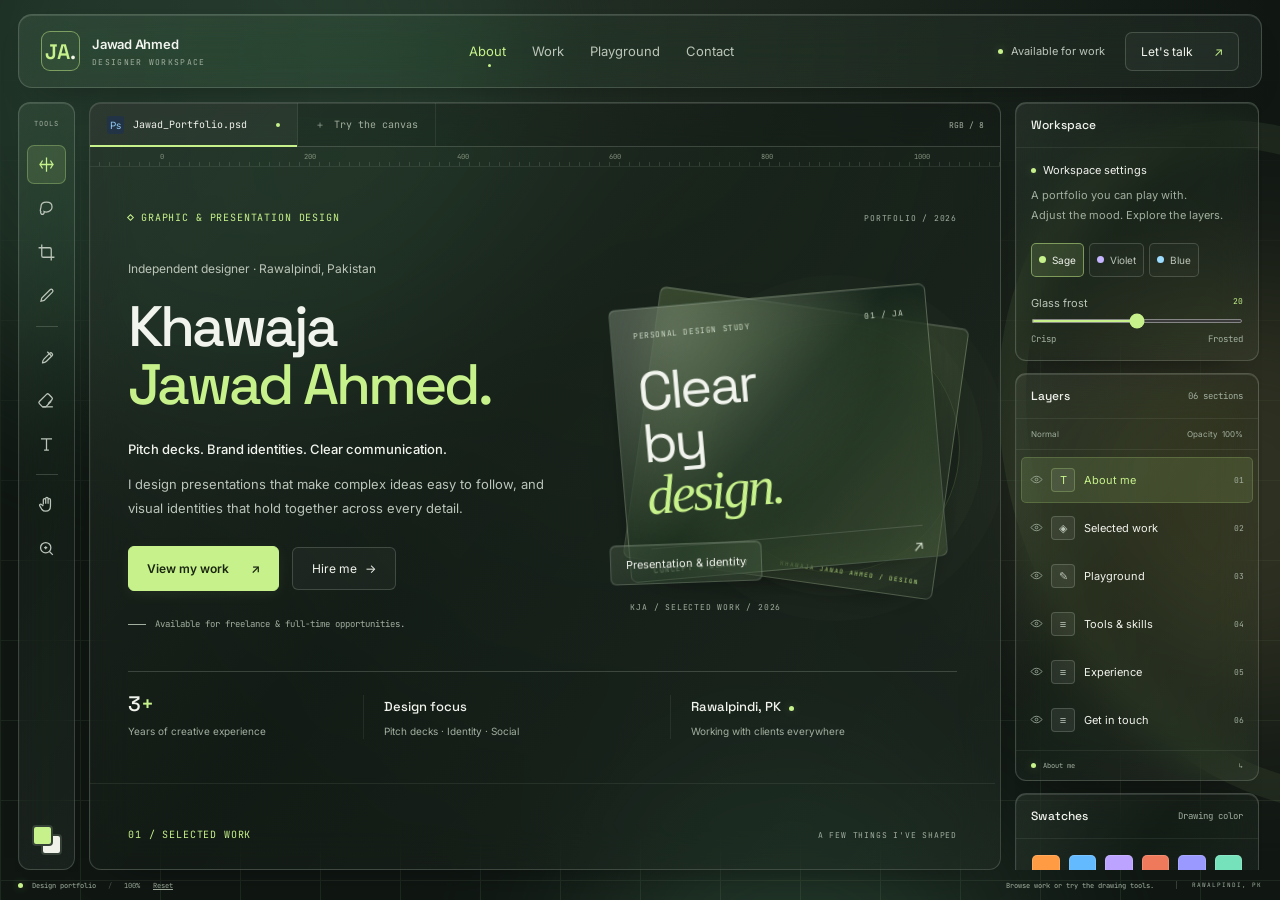
==== commit 8c8ccf67: "Refine portfolio hierarchy, glass surfaces, mobile navigation and project details" ====
--- a/index.html
+++ b/index.html
@@ -276,48 +276,46 @@
               >
                 <div class="section-topline">
                   <span class="eyebrow"
-                    ><i></i> THE PERSON BEHIND THE PIXELS</span
+                    ><i></i> GRAPHIC &amp; PRESENTATION DESIGN</span
                   ><span class="micro">PORTFOLIO / 2026</span>
                 </div>
                 <div class="hero-layout">
                   <div class="hero-copy">
-                    <p class="hero-intro">Hey, I'm Khawaja Jawad Ahmed.</p>
+                    <p class="hero-intro">Independent designer · Rawalpindi, Pakistan</p>
                     <h1 id="homeTitle">
-                      Design with<br /><span>intention.</span>
+                      Khawaja<br /><span>Jawad Ahmed.</span>
                     </h1>
-                    <p class="hero-role">Graphic &amp; Presentation Designer</p>
+                    <p class="hero-role">Pitch decks. Brand identities. Clear communication.</p>
                     <p class="hero-bio">
-                      I turn complex ideas into clear, compelling visuals — from
-                      pitch decks and brand identities to the details that make
-                      them feel right.
+                      I design presentations that make complex ideas easy to follow,
+                      and visual identities that hold together across every detail.
                     </p>
                     <div class="hero-actions">
                       <a class="button button-primary" href="#section-work"
-                        >Explore my work <span>↗</span></a
+                        >View my work <span>↗</span></a
                       ><a class="text-link" href="#section-contact"
-                        >Let's create together <span>→</span></a
+                        >Hire me <span>→</span></a
                       >
                     </div>
                     <div class="hero-note">
-                      <span class="note-line"></span> A creative mind. An open
-                      canvas.
+                      <span class="note-line"></span> Available for freelance &amp; full-time opportunities.
                     </div>
                   </div>
                   <div
                     class="hero-art"
                     id="heroArt"
-                    aria-label="Interactive studio typography experiment"
+                    aria-label="Personal design study"
                   >
                     <div class="art-orbit" aria-hidden="true"></div>
                     <div class="artboard-back glass" aria-hidden="true">
-                      <span>GOOD IDEAS START HERE.</span>
+                      <span>KHAWAJA JAWAD AHMED / DESIGN</span>
                     </div>
                     <div class="hero-artboard glass" id="heroArtboard">
                       <div class="artboard-top">
-                        <span>STUDIO EXPERIMENT</span><span>01 / JA</span>
+                        <span>PERSONAL DESIGN STUDY</span><span>01 / JA</span>
                       </div>
                       <div class="hero-art-type">
-                        Ideas,<br />made<br /><em>visible.</em
+                        Clear<br />by<br /><em>design.</em
                         >
                       </div>
                       <div class="artboard-bottom">
@@ -325,10 +323,10 @@
                       </div>
                     </div>
                     <div class="floating-label glass">
-                      <span>Thoughtful by design.</span>
+                      <span>Presentation &amp; identity</span>
                     </div>
                     <span class="art-coordinate micro"
-                      >X: IMAGINATION &nbsp; Y: INTENTION</span
+                      >KJA / SELECTED WORK / 2026</span
                     >
                   </div>
                 </div>
@@ -338,7 +336,7 @@
                     <p>Years of creative experience</p>
                   </div>
                   <div>
-                    <strong>Ideas → impact</strong>
+                    <strong>Design focus</strong>
                     <p>Pitch decks · Identity · Social</p>
                   </div>
                   <div>
@@ -361,10 +359,10 @@
                 <div class="section-heading">
                   <div>
                     <h2 id="workTitle">
-                      Built to make an impression<span>.</span>
+                      Selected projects<span>.</span>
                     </h2>
                     <p class="section-sub">
-                      Distinct ideas. Considered execution.
+                      Presentation design and brand identity, from concept to final layout.
                     </p>
                   </div>
                   <span class="section-mark" aria-hidden="true">↙</span>
@@ -580,11 +578,11 @@
               >
                 <div class="section-topline">
                   <span class="eyebrow">02 / THE PLAYGROUND</span
-                  ><span class="micro">A LITTLE ROOM TO EXPERIMENT</span>
+                  ><span class="micro">BRUSH / TYPE / CROP / EXPORT</span>
                 </div>
                 <div class="section-heading">
                   <div>
-                    <h2 id="scratchTitle">Your turn to create<span>.</span></h2>
+                    <h2 id="scratchTitle">Try the drawing tools<span>.</span></h2>
                     <p class="section-sub">
                       Pick a tool. Choose a color. Leave a little imagination
                       here.
@@ -647,7 +645,7 @@
                     >
                       <span>✎</span>
                       <p>Make your mark.</p>
-                      <small>The best ideas start with a blank canvas.</small>
+                      <small>Draw, add text, then save your sketch as a PNG.</small>
                     </div>
                   </div>
                   <div class="scratch-bottom">
@@ -677,9 +675,9 @@
               >
                 <div class="section-topline">
                   <span class="eyebrow">03 / THE TOOLKIT</span
-                  ><span class="micro">GOOD TOOLS. BETTER IDEAS.</span>
-                </div>
-                <h2 id="skillsTitle">Fluent in the details<span>.</span></h2>
+                  ><span class="micro">DESIGN &amp; PRODUCTION</span>
+                </div>
+                <h2 id="skillsTitle">Tools I work with<span>.</span></h2>
                 <p class="section-sub">
                   The tools behind the work, from first sketch to final export.
                 </p>
@@ -773,9 +771,9 @@
               >
                 <div class="section-topline">
                   <span class="eyebrow">04 / EXPERIENCE</span
-                  ><span class="micro">ALWAYS BUILDING. ALWAYS LEARNING.</span>
-                </div>
-                <h2 id="resumeTitle">A practice, in progress<span>.</span></h2>
+                  ><span class="micro">FREELANCE &amp; AGENCY</span>
+                </div>
+                <h2 id="resumeTitle">Experience<span>.</span></h2>
                 <div class="timeline">
                   <article class="timeline-item">
                     <div class="timeline-number">01</div>
@@ -865,7 +863,7 @@
             </div>
             <div class="studio-body">
               <div class="studio-status">
-                <span class="live-dot"></span> Make yourself at home.
+                <span class="live-dot"></span> Workspace settings
               </div>
               <p>
                 A portfolio you can play with.<br />Adjust the mood. Explore the
@@ -1209,8 +1207,14 @@
           </div>
         </aside>
       </div>
+      <nav class="mobile-nav" aria-label="Mobile navigation">
+<a href="#section-home" class="active" aria-current="location"><span aria-hidden="true">01</span>About</a>
+<a href="#section-work"><span aria-hidden="true">02</span>Work</a>
+<a href="#section-scratch"><span aria-hidden="true">03</span>Playground</a>
+<a href="#section-contact"><span aria-hidden="true">04</span>Contact</a>
+</nav>
       <footer class="statusbar">
-        <span class="status-indicator"></span><span>All ideas welcome</span
+        <span class="status-indicator"></span><span>Design portfolio</span
         ><span class="statusbar-sep">/</span><span id="statusZoom">100%</span
         ><button
           id="resetZoomBtn"
@@ -1223,7 +1227,7 @@
           id="statusMsg"
           role="status"
           aria-live="polite"
-          >Explore the layers. Find your inspiration.</span
+          >Browse work or try the drawing tools.</span
         ><span class="status-location">RAWALPINDI, PK</span>
       </footer>
     </div>
@@ -1245,6 +1249,7 @@
         <span class="eyebrow" id="dialogCategory"></span>
         <h2 id="dialogTitle"></h2>
         <p id="dialogDescription"></p>
+        <div class="project-scope"><h3>Project details</h3><ul id="dialogScope"></ul></div>
         <p class="preview-note">
           Project cover concept.
         </p>
@@ -1253,8 +1258,10 @@
           href="https://behance.net/khawajajawad"
           target="_blank"
           rel="noopener noreferrer"
-          >Visit my Behance <span>↗</span></a
+          >View portfolio on Behance <span>↗</span></a
         >
+        <a class="dialog-contact" href="mailto:khawaja1567@gmail.com">Discuss a similar project ↗</a>
+        <div class="project-pager"><button id="previousProject" aria-label="Previous project">← Previous</button><span id="projectPosition" aria-live="polite"></span><button id="nextProject" aria-label="Next project">Next →</button></div>
       </div>
     </dialog>
     <div class="toast glass" id="toast" role="status" aria-live="polite"></div>
--- a/style.css
+++ b/style.css
@@ -2560,3 +2560,51 @@
     background: #2c4835;
   }
 }
+
+/* Portfolio refinement: stronger hierarchy and comfortably sized controls. */
+:root { --text: #f1f3ed; --muted: #bcc5b9; --faint: #a2af9f; --border: rgba(231,244,224,.18); }
+.glass { box-shadow: inset 0 1px 0 rgba(255,255,255,.12), inset 1px 0 0 rgba(255,255,255,.025), 0 16px 40px -28px rgba(0,0,0,.75); }
+.bg-scene::after { content:''; position:absolute; width:490px; height:660px; right:-280px; top:12%; border:28px solid rgba(var(--accent-rgb),.07); border-radius:50%; transform:rotate(-24deg); pointer-events:none; }
+.hero-layout { grid-template-columns:1.3fr 1fr; gap:32px; padding:8px 0; }
+.hero-intro { font-size:12px; margin-bottom:22px; }
+h1 { font-size:clamp(42px,4.45vw,72px); line-height:1.02; letter-spacing:-3px; }
+.hero-role { font-size:13px; line-height:1.6; margin-top:25px; max-width:430px; }
+.hero-bio { font-size:13px; line-height:1.85; max-width:430px; }
+.hero-actions { gap:13px; }
+.hero-actions .text-link { padding:13px 19px; border:1px solid var(--border); background:rgba(255,255,255,.035); border-radius:6px; color:var(--text); font-size:12px; }
+.hero-actions .text-link:hover { background:var(--accent-soft); border-color:rgba(var(--accent-rgb),.4); }
+.button { font-size:12px; padding:14px 18px; }
+.hero-note { font-size:9px; line-height:1.7; }
+.hero-artboard { background:linear-gradient(135deg,rgba(150,178,136,.22),rgba(19,37,26,.58) 48%,rgba(139,165,106,.17)); }
+.hero-art-type { font-size:clamp(44px,4.25vw,66px); }
+.artboard-top,.artboard-bottom { font-size:8px; letter-spacing:.6px; }
+.floating-label { font-size:11px; background-color:rgba(62,82,57,.18); }
+.art-coordinate { font-size:7px; }
+.hero-meta strong { font-size:13px; }.hero-meta p { font-size:10px; }
+.eyebrow { font-size:10px; letter-spacing:.85px; }.micro { font-size:8px; }
+.section-sub { font-size:13px; }
+.project-art { height:225px; padding:26px; }
+.art-kicker { font-size:8px; line-height:1.6; }.art-bottom { font-size:7px; }
+.art-big { font-size:38px; }.art-2 .art-big { font-size:43px; }.art-3 .art-big { font-size:39px; }.art-4 .art-big,.art-5 .art-big { font-size:38px; }
+.project-body { padding:22px; }.project-body h3 { font-size:18px; line-height:1.4; }.project-body p { font-size:12px; line-height:1.8; }.project-meta { font-size:9px; line-height:1.6; }
+.filter { font-size:11px; min-height:40px; }.filter span { font-size:9px; }
+.preview-note { font-size:11px; }.skill-row { padding:19px 16px; }.skill-row h3 { font-size:13px; }.skill-row p { font-size:10px; line-height:1.6; }
+.timeline-body>p:last-child { font-size:13px; }.timeline-body .timeline-meta { font-size:11px; }.timeline-number { font-size:11px; }
+.contact-links { font-size:12px; }.contact-primary button { font-size:11px; min-height:40px; }.page-footer { font-size:9px; }
+.panel-header { font-size:12px; }.panel-header-hint { font-size:9px; }.studio-status { font-size:11px; }.studio-body>p { font-size:11px; }.theme-chip { font-size:10px; min-height:34px; padding:7px; }.frost-label { font-size:11px; }.range-captions { font-size:9px; }.layer-link { font-size:11px; padding-top:10px; padding-bottom:10px; }.layer-link small { font-size:8px; }.prop-hint { font-size:11px; }.prop-row { font-size:11px; }.swatch-readout { font-size:9px; }.swatch-readout>span:last-child { font-size:9px; }
+.menu-items a { font-size:13px; }.header-cta { font-size:12px; }.availability { font-size:11px; }
+.project-dialog { width:min(760px,calc(100% - 32px)); }
+.dialog-body { padding:32px; }.dialog-body h2 { font-size:32px; }#dialogDescription { font-size:14px; }
+.project-scope { margin-top:25px; padding-top:22px; border-top:1px solid var(--border); }
+.project-scope h3 { font:500 12px var(--font-display); color:var(--muted); }
+.project-scope ul { list-style:none; display:flex; gap:8px; flex-wrap:wrap; margin:13px 0 0; padding:0; }
+.project-scope li { border:1px solid var(--border); background:rgba(255,255,255,.025); font-size:11px; line-height:1.6; padding:7px 11px; border-radius:5px; }
+.dialog-contact { display:inline-block; font-size:12px; margin:22px 0 0 18px; color:var(--muted); }.dialog-contact:hover { color:var(--accent); }
+.project-pager { display:flex; justify-content:space-between; align-items:center; gap:15px; margin-top:30px; padding-top:18px; border-top:1px solid var(--border); }
+.project-pager button { background:transparent; color:var(--text); font-size:12px; border:1px solid var(--border); padding:11px 14px; border-radius:6px; min-height:44px; }.project-pager button:hover:not(:disabled) { background:var(--accent-soft); color:var(--accent); }.project-pager>span { font:11px var(--font-mono); color:var(--muted); }
+.mobile-nav { display:none; }
+@media(min-width:761px) and (max-width:1200px) { .hero-layout { grid-template-columns:1fr; }.hero-art { display:none; }h1 { font-size:64px; }.hero-bio { max-width:520px; }.hero-meta strong { font-size:11px; }.hero-meta p { font-size:9px; }.theme-picker { flex-wrap:wrap; }.theme-chip { flex:1; justify-content:center; font-size:9px; }.project-art { height:190px; padding:20px; }.art-big,.art-3 .art-big,.art-4 .art-big,.art-5 .art-big { font-size:30px; }.project-body { padding:17px; }.project-body h3 { font-size:15px; }.project-meta { font-size:8px; }.art-kicker { font-size:6px; }.art-bottom { font-size:6px; }.skill-row { padding:14px 10px; }.skill-row h3 { font-size:11px; }.skill-row p { font-size:9px; }.layer-link { font-size:10px; }.layer-link small { display:none; } }
+@media(max-width:760px) { .hero-layout { grid-template-columns:1fr; gap:0; }.hero-art { display:none; }h1 { font-size:clamp(42px,10vw,66px); letter-spacing:-2.2px; }.hero-intro { font-size:11px; line-height:1.7; margin-bottom:20px; }.hero-bio { font-size:14px; }.hero-role { font-size:13px; }.hero-note { font-size:9px; }.hero-actions { gap:10px; }.hero-actions .button,.hero-actions .text-link { min-height:46px; padding:13px 16px; }.hero-meta strong { font-size:12px; }.hero-meta p { font-size:10px; }.hero-meta>div:last-child { flex-wrap:wrap; gap:7px; }.section-topline .micro { display:none; }.eyebrow { font-size:9px; }.section-sub { font-size:13px; }.project-body h3 { font-size:18px; }.project-body p { font-size:13px; }.project-meta { font-size:9px; }.project-art { height:230px; }.project-art .art-big { font-size:38px; }.art-kicker { font-size:8px; }.art-bottom { font-size:7px; }.filter { font-size:11px; }.work-toolbar>.micro { display:none; }.skill-row h3 { font-size:14px; }.skill-row p { font-size:11px; }.timeline-body>p:last-child { font-size:13px; }.contact-primary>a { overflow-wrap:anywhere; }.contact-links { font-size:12px; }.page-footer { font-size:8px; flex-wrap:wrap; }.mobile-nav { display:flex; align-items:stretch; flex-shrink:0; min-height:62px; padding-bottom:env(safe-area-inset-bottom); margin-top:7px; border:1px solid var(--border); border-bottom:0; border-radius:10px 10px 0 0; background:rgba(25,39,29,.94); }.mobile-nav a { flex:1; min-width:0; display:flex; flex-direction:column; align-items:center; justify-content:center; gap:5px; font-size:11px; color:var(--muted); position:relative; padding:10px 3px; }.mobile-nav a>span { font:9px var(--font-mono); color:var(--faint); }.mobile-nav a.active { color:var(--accent); background:var(--accent-soft); }.mobile-nav a.active>span { color:var(--accent); }.mobile-nav a.active::before { content:''; position:absolute; top:-1px; width:24px; height:2px; background:var(--accent); }.statusbar { display:none; }.toolbar,.panels { bottom:78px; }.mobile-overlay { bottom:70px; }.toast { bottom:86px; }.dialog-body { padding:25px 21px; }.dialog-body h2 { font-size:27px; }#dialogArt .project-art { height:240px; }#dialogArt .art-big { font-size:42px; }.dialog-contact { display:block; margin-left:0; }.project-pager button { font-size:11px; padding:10px; }.scratch-toolbar button { min-height:40px; font-size:11px; }.scratch-bottom { font-size:9px; }.scratch-placeholder small { font-size:11px; padding:0 16px; text-align:center; }.scratch-placeholder p { font-size:24px; }.layer-link { font-size:12px; }.theme-chip { font-size:11px; } }
+@media(min-width:481px) and (max-width:760px) { .project-grid { grid-template-columns:1fr; }.skills-grid { grid-template-columns:1fr 1fr; } }
+@media(prefers-reduced-transparency:reduce) { .hero-artboard { background:#2c4835; } }
+@supports not ((backdrop-filter:blur(1px)) or (-webkit-backdrop-filter:blur(1px))) { .hero-artboard { background:#2c4835; } }
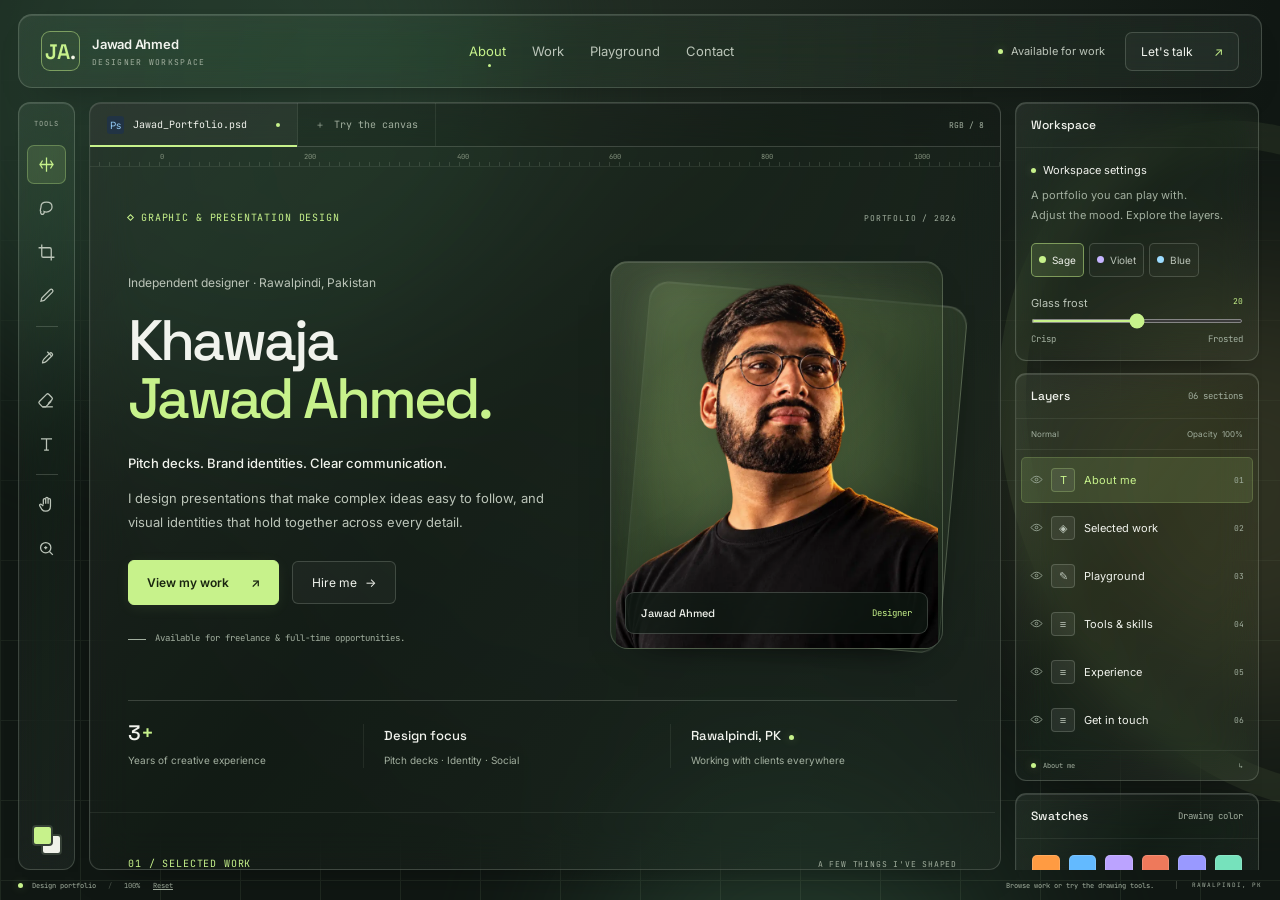
==== commit 8701e7be: "Add personal portrait with interactive glass framing and responsive layout" ====
--- a/index.html
+++ b/index.html
@@ -301,33 +301,13 @@
                       <span class="note-line"></span> Available for freelance &amp; full-time opportunities.
                     </div>
                   </div>
-                  <div
-                    class="hero-art"
-                    id="heroArt"
-                    aria-label="Personal design study"
-                  >
-                    <div class="art-orbit" aria-hidden="true"></div>
-                    <div class="artboard-back glass" aria-hidden="true">
-                      <span>KHAWAJA JAWAD AHMED / DESIGN</span>
-                    </div>
-                    <div class="hero-artboard glass" id="heroArtboard">
-                      <div class="artboard-top">
-                        <span>PERSONAL DESIGN STUDY</span><span>01 / JA</span>
-                      </div>
-                      <div class="hero-art-type">
-                        Clear<br />by<br /><em>design.</em
-                        >
-                      </div>
-                      <div class="artboard-bottom">
-                        <span>CONCEPT → CLARITY</span><span>↗</span>
-                      </div>
-                    </div>
-                    <div class="floating-label glass">
-                      <span>Presentation &amp; identity</span>
-                    </div>
-                    <span class="art-coordinate micro"
-                      >KJA / SELECTED WORK / 2026</span
-                    >
+                  <div class="hero-art portrait-art" id="heroArt">
+                    <div class="artboard-back glass" aria-hidden="true"></div>
+                    <figure class="hero-artboard portrait-card glass" id="heroArtboard">
+                      <div class="portrait-halo" aria-hidden="true"></div>
+                      <img class="hero-portrait" src="assets/jawad-portrait.webp" alt="Portrait of Khawaja Jawad Ahmed" width="1145" height="1374" fetchpriority="high" decoding="async" />
+                      <figcaption class="portrait-caption"><span>Jawad Ahmed</span><span>Designer</span></figcaption>
+                    </figure>
                   </div>
                 </div>
                 <div class="hero-meta">
--- a/style.css
+++ b/style.css
@@ -2608,3 +2608,17 @@
 @media(min-width:481px) and (max-width:760px) { .project-grid { grid-template-columns:1fr; }.skills-grid { grid-template-columns:1fr 1fr; } }
 @media(prefers-reduced-transparency:reduce) { .hero-artboard { background:#2c4835; } }
 @supports not ((backdrop-filter:blur(1px)) or (-webkit-backdrop-filter:blur(1px))) { .hero-artboard { background:#2c4835; } }
+
+/* Personal portrait, framed in the studio glass. */
+.hero-art.portrait-art { display:block; height:400px; width:100%; max-width:390px; margin:0 auto; }
+.portrait-art .artboard-back { inset:32px 3px 20px 25px; transform:rotate(5deg); border-radius:20px; }
+.hero-artboard.portrait-card { margin:0; inset:0 14px 12px 0; padding:0; border-radius:18px; transform:rotateX(var(--tilt-x)) rotateY(var(--tilt-y)); background:linear-gradient(145deg,rgba(var(--accent-rgb),.14),rgba(12,22,18,.28)); isolation:isolate; }
+.portrait-halo { position:absolute; width:90%; aspect-ratio:1; top:12%; left:5%; border-radius:50%; background:radial-gradient(circle,rgba(var(--accent-rgb),.25),transparent 70%); }
+.hero-portrait { display:block; position:absolute; inset:0; width:100%; height:100%; object-fit:contain; object-position:center bottom; filter:drop-shadow(0 12px 20px rgba(0,0,0,.22)); }
+.portrait-card::before { z-index:2; opacity:.4; }
+.portrait-caption { position:absolute; bottom:14px; left:14px; right:14px; display:flex; justify-content:space-between; gap:12px; align-items:center; padding:13px 15px; border:1px solid rgba(255,255,255,.18); border-radius:9px; background:rgba(17,29,22,.68); backdrop-filter:blur(16px); -webkit-backdrop-filter:blur(16px); color:#f1f3ed; font:500 11px var(--font-display); z-index:3; }
+.portrait-caption span:last-child { font:9px var(--font-mono); color:var(--accent); }
+@media(max-width:1200px) { .hero-art.portrait-art { height:350px; max-width:330px; margin-top:28px; } }
+@media(max-width:760px) { .hero-layout { gap:26px; }.hero-art.portrait-art { height:320px; max-width:290px; margin-top:0; } }
+@media(prefers-reduced-motion:reduce) { .hero-artboard.portrait-card { transform:none !important; transition:none; } }
+@media(prefers-reduced-transparency:reduce) { .portrait-caption { background:#192b20; } }
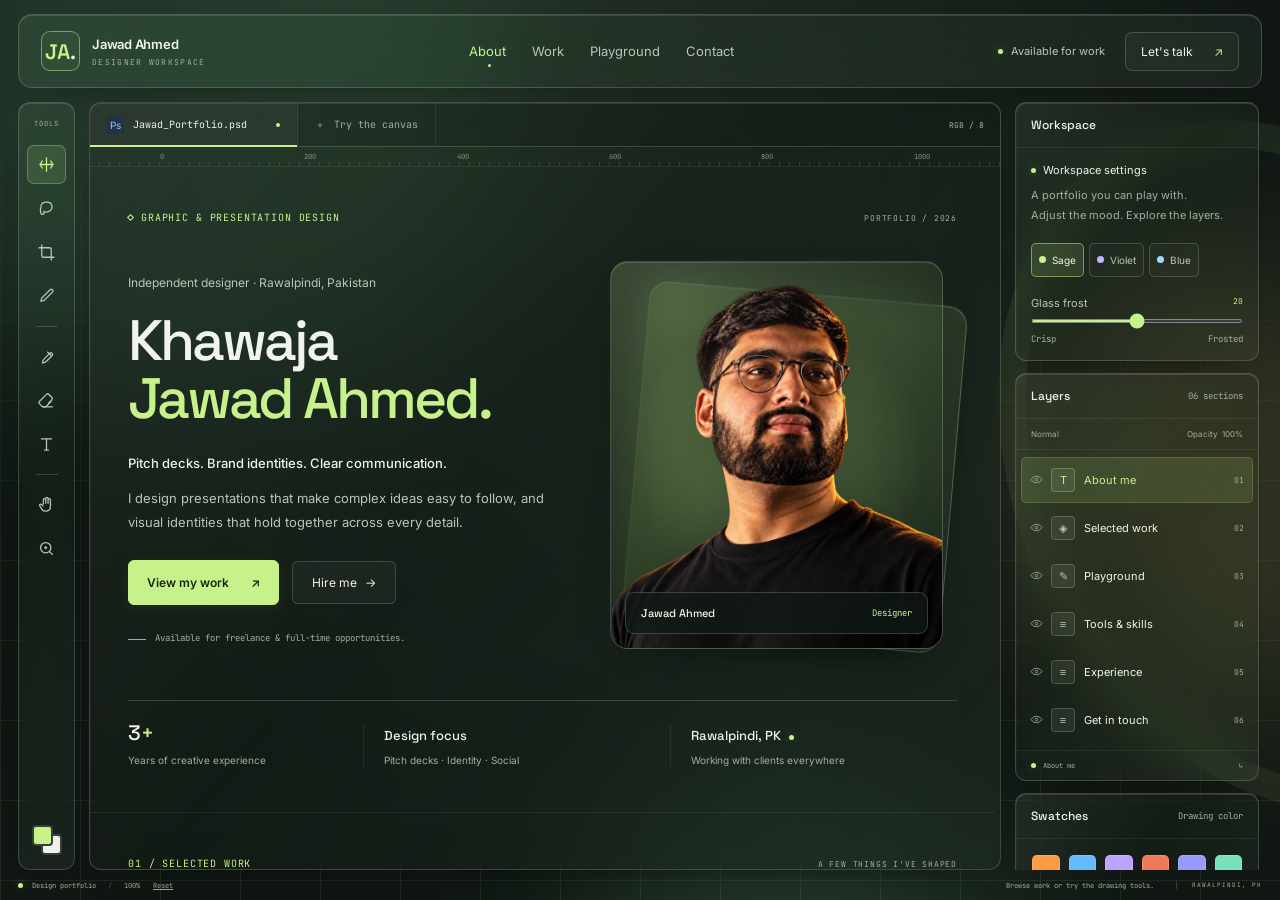
==== commit 45d91e26: "Showcase six Behance projects with studio previews and category filters" ====
--- a/index.html
+++ b/index.html
@@ -342,7 +342,7 @@
                       Selected projects<span>.</span>
                     </h2>
                     <p class="section-sub">
-                      Presentation design and brand identity, from concept to final layout.
+                      Brand identities, printed pieces, and campaigns. A closer look at the work behind the pixels.
                     </p>
                   </div>
                   <span class="section-mark" aria-hidden="true">↙</span>
@@ -358,7 +358,7 @@
                       data-filter="all"
                       aria-pressed="true"
                     >
-                      All work <span>05</span></button
+                      All work <span>11</span></button
                     ><button
                       class="filter"
                       data-filter="presentations"
@@ -371,13 +371,37 @@
                       aria-pressed="false"
                     >
                       Brand identity
-                    </button>
+                    </button><button class="filter" data-filter="print" aria-pressed="false">Print & signage</button><button class="filter" data-filter="social" aria-pressed="false">Social & campaign</button>
                   </div>
                   <span class="micro" id="projectCount" role="status"
-                    >5 PROJECTS</span
+                    >11 PROJECTS</span
                   >
                 </div>
                 <div class="project-grid" id="projectGrid">
+<article class="project-card glass behance-card" data-category="identity">
+ <button class="project-open" data-behance="https://www.behance.net/gallery/207649625/Logo-Designing" data-details="Logo design|Food &amp; catering|Published on Behance" aria-label="View Man-O-Salwa · Logo collection">
+ <div class="project-art behance-art studio-ink" aria-hidden="true"><span class="studio-label">SELECTED WORK / 01</span><div class="artwork-mount"><img src="assets/behance/project-1.webp" alt="" width="808" height="632" loading="lazy" decoding="async"></div><span class="studio-caption">Brand identity <span>VIEW PROJECT ↗</span></span></div>
+ <div class="project-body"><div class="project-meta"><span>Brand identity</span><span>BEHANCE / 01</span></div><h3>Man-O-Salwa · Logo collection<span aria-hidden="true">↗</span></h3><p>A collection of logo variations for Man-O-Salwa Food &amp; Catering.</p></div></button></article>
+<article class="project-card glass behance-card" data-category="print">
+ <button class="project-open" data-behance="https://www.behance.net/gallery/207648955/Restaurant-Menu-Cards" data-details="Menu design|Food &amp; catering|Published on Behance" aria-label="View Man-O-Salwa · Restaurant menu">
+ <div class="project-art behance-art studio-paper" aria-hidden="true"><span class="studio-label">SELECTED WORK / 02</span><div class="artwork-mount"><img src="assets/behance/project-2.webp" alt="" width="808" height="632" loading="lazy" decoding="async"></div><span class="studio-caption">Print design <span>VIEW PROJECT ↗</span></span></div>
+ <div class="project-body"><div class="project-meta"><span>Print design</span><span>BEHANCE / 02</span></div><h3>Man-O-Salwa · Restaurant menu<span aria-hidden="true">↗</span></h3><p>A restaurant menu balancing a rich illustrated background with a detailed food selection.</p></div></button></article>
+<article class="project-card glass behance-card" data-category="print">
+ <button class="project-open" data-behance="https://www.behance.net/gallery/207639807/Visiting-Card" data-details="Business card design|Healthcare|Published on Behance" aria-label="View Temar · Business cards">
+ <div class="project-art behance-art studio-teal" aria-hidden="true"><span class="studio-label">SELECTED WORK / 03</span><div class="artwork-mount"><img src="assets/behance/project-3.webp" alt="" width="808" height="632" loading="lazy" decoding="async"></div><span class="studio-caption">Print design <span>VIEW PROJECT ↗</span></span></div>
+ <div class="project-body"><div class="project-meta"><span>Print design</span><span>BEHANCE / 03</span></div><h3>Temar · Business cards<span aria-hidden="true">↗</span></h3><p>Contact and service information brought together in a compact business card layout.</p></div></button></article>
+<article class="project-card glass behance-card" data-category="print">
+ <button class="project-open" data-behance="https://www.behance.net/gallery/207639423/Standees-Signage" data-details="Standees|Signage|Healthcare" aria-label="View Temar · Standees &amp; signage">
+ <div class="project-art behance-art studio-paper" aria-hidden="true"><span class="studio-label">SELECTED WORK / 04</span><div class="artwork-mount"><img src="assets/behance/project-4.webp" alt="" width="808" height="632" loading="lazy" decoding="async"></div><span class="studio-caption">Print design <span>VIEW PROJECT ↗</span></span></div>
+ <div class="project-body"><div class="project-meta"><span>Print design</span><span>BEHANCE / 04</span></div><h3>Temar · Standees &amp; signage<span aria-hidden="true">↗</span></h3><p>A coordinated collection of healthcare standees and service signage.</p></div></button></article>
+<article class="project-card glass behance-card" data-category="social">
+ <button class="project-open" data-behance="https://www.behance.net/gallery/207638371/Vascular-Care-Clinic" data-details="Campaign artwork|Healthcare communication|Published on Behance" aria-label="View Vascular Care Clinic">
+ <div class="project-art behance-art studio-blue" aria-hidden="true"><span class="studio-label">SELECTED WORK / 05</span><div class="artwork-mount"><img src="assets/behance/project-5.webp" alt="" width="808" height="632" loading="lazy" decoding="async"></div><span class="studio-caption">Social &amp; campaign <span>VIEW PROJECT ↗</span></span></div>
+ <div class="project-body"><div class="project-meta"><span>Social &amp; campaign</span><span>BEHANCE / 05</span></div><h3>Vascular Care Clinic<span aria-hidden="true">↗</span></h3><p>Healthcare communication with a clear service message and prominent contact details.</p></div></button></article>
+<article class="project-card glass behance-card" data-category="social">
+ <button class="project-open" data-behance="https://www.behance.net/gallery/197372995/Temar-Diagnostics-Medical-And-Cardiac-Hospital" data-details="Social media design|Healthcare|Published on Behance" aria-label="View Temar · Social campaign">
+ <div class="project-art behance-art studio-teal" aria-hidden="true"><span class="studio-label">SELECTED WORK / 06</span><div class="artwork-mount"><img src="assets/behance/project-6.webp" alt="" width="808" height="632" loading="lazy" decoding="async"></div><span class="studio-caption">Social &amp; campaign <span>VIEW PROJECT ↗</span></span></div>
+ <div class="project-body"><div class="project-meta"><span>Social &amp; campaign</span><span>BEHANCE / 06</span></div><h3>Temar · Social campaign<span aria-hidden="true">↗</span></h3><p>Social artwork for Temar Diagnostics Medical &amp; Cardiac Hospital, including a Labour Day creative.</p></div></button></article>
                   <article
                     class="project-card glass"
                     data-category="presentations"
--- a/style.css
+++ b/style.css
@@ -2614,7 +2614,7 @@
 .portrait-art .artboard-back { inset:32px 3px 20px 25px; transform:rotate(5deg); border-radius:20px; }
 .hero-artboard.portrait-card { margin:0; inset:0 14px 12px 0; padding:0; border-radius:18px; transform:rotateX(var(--tilt-x)) rotateY(var(--tilt-y)); background:linear-gradient(145deg,rgba(var(--accent-rgb),.14),rgba(12,22,18,.28)); isolation:isolate; }
 .portrait-halo { position:absolute; width:90%; aspect-ratio:1; top:12%; left:5%; border-radius:50%; background:radial-gradient(circle,rgba(var(--accent-rgb),.25),transparent 70%); }
-.hero-portrait { display:block; position:absolute; inset:0; width:100%; height:100%; object-fit:contain; object-position:center bottom; filter:drop-shadow(0 12px 20px rgba(0,0,0,.22)); }
+.hero-portrait { display:block; position:absolute; inset:0; width:100%; height:100%; object-fit:cover; object-position:center top; filter:drop-shadow(0 12px 20px rgba(0,0,0,.22)); }
 .portrait-card::before { z-index:2; opacity:.4; }
 .portrait-caption { position:absolute; bottom:14px; left:14px; right:14px; display:flex; justify-content:space-between; gap:12px; align-items:center; padding:13px 15px; border:1px solid rgba(255,255,255,.18); border-radius:9px; background:rgba(17,29,22,.68); backdrop-filter:blur(16px); -webkit-backdrop-filter:blur(16px); color:#f1f3ed; font:500 11px var(--font-display); z-index:3; }
 .portrait-caption span:last-child { font:9px var(--font-mono); color:var(--accent); }
@@ -2622,3 +2622,28 @@
 @media(max-width:760px) { .hero-layout { gap:26px; }.hero-art.portrait-art { height:320px; max-width:290px; margin-top:0; } }
 @media(prefers-reduced-motion:reduce) { .hero-artboard.portrait-card { transform:none !important; transition:none; } }
 @media(prefers-reduced-transparency:reduce) { .portrait-caption { background:#192b20; } }
+
+.portrait-card { touch-action:pan-y; user-select:none; -webkit-user-select:none; }
+.hero-portrait { pointer-events:none; transform:scale(1.025); transform-origin:center top; }
+
+/* A quiet studio setting for the original Behance artwork. */
+.work-toolbar { flex-wrap:wrap; gap:14px; }
+.project-filters { flex-wrap:wrap; }
+.project-art.behance-art { height:auto; aspect-ratio:1.12; padding:22px; display:flex; align-items:center; justify-content:center; isolation:isolate; background:radial-gradient(ellipse at 20% 10%,#edf0e5,#c0c8ba 78%); color:#29372e; }
+.behance-art::before { content:""; position:absolute; inset:0; z-index:-1; background:linear-gradient(135deg,#ffffff45,transparent 45%,#00000018); }
+.behance-art.studio-ink { background:radial-gradient(ellipse at 25% 10%,#444b44,#171d18 85%); color:#e3eadb; }
+.behance-art.studio-teal { background:radial-gradient(ellipse at 25% 10%,#cce2dc,#799e94 85%); }
+.behance-art.studio-blue { background:radial-gradient(ellipse at 25% 10%,#d9e6ef,#9cb2c6 85%); }
+.studio-label,.studio-caption { position:absolute; left:22px; right:22px; font:8px var(--font-mono); letter-spacing:1.3px; }
+.studio-label { top:18px; opacity:.75; }
+.studio-caption { bottom:17px; display:flex; justify-content:space-between; gap:8px; text-transform:uppercase; letter-spacing:.7px; }
+.studio-caption>span { opacity:.65; }
+.artwork-mount { width:88%; transform:perspective(900px) rotateX(5deg) rotateY(-6deg) rotateZ(-2deg); box-shadow:12px 22px 22px -14px #0c191e88,0 2px 4px #0003; transition:transform .55s var(--ease),box-shadow .55s var(--ease); background:#fff; line-height:0; }
+.artwork-mount img { display:block; width:100%; height:auto; }
+.behance-card:nth-child(even) .artwork-mount { transform:perspective(900px) rotateX(5deg) rotateY(6deg) rotateZ(2deg); }
+@media(hover:hover) { .behance-card:hover .artwork-mount { transform:perspective(900px) rotateX(0) rotateY(0) rotateZ(0) translateY(-3px); box-shadow:6px 28px 30px -18px #0c191e88; } }
+.behance-card:focus-within .artwork-mount { transform:none; }
+#dialogArt .project-art.behance-art { height:auto; aspect-ratio:1.25; padding:48px 30px; }
+#dialogArt .artwork-mount { max-width:650px; transform:none; }
+@media(max-width:480px) { .project-art.behance-art { padding:20px; }.studio-caption,.studio-label { font-size:7px; left:16px; right:16px; }#dialogArt .project-art.behance-art { aspect-ratio:1; padding:38px 18px; }.project-filters .filter { padding:9px 10px; } }
+@media(prefers-reduced-motion:reduce) { .artwork-mount,.behance-card:nth-child(even) .artwork-mount,.behance-card:hover .artwork-mount { transform:none; transition:none; } }
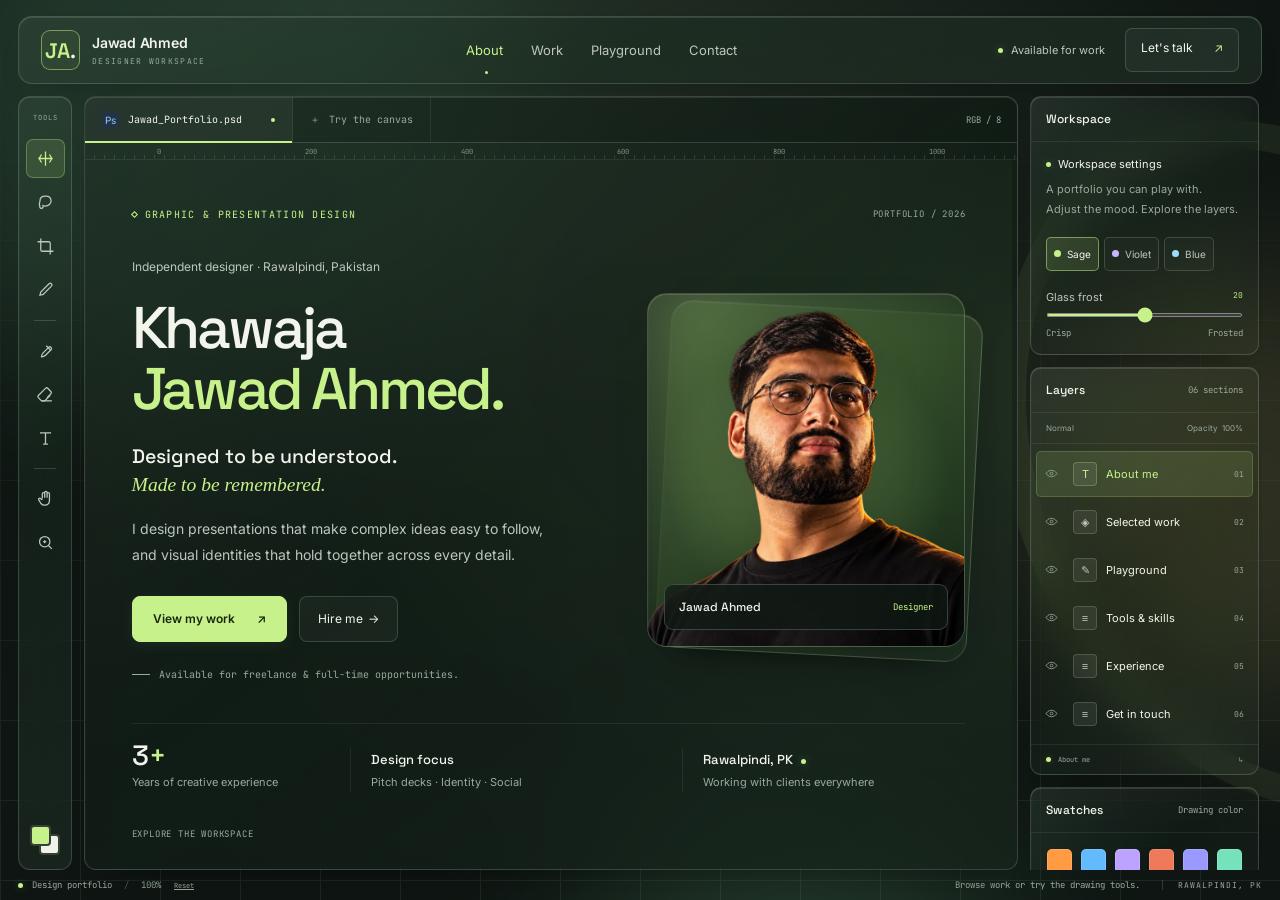
==== commit 54786df9: "Refine portfolio showcases and responsive workspace; update contact email" ====
--- a/index.html
+++ b/index.html
@@ -20,6 +20,7 @@
       rel="stylesheet"
     />
     <link rel="stylesheet" href="style.css" />
+    <link rel="stylesheet" href="workspace.css" />
     <script src="script.js" defer></script>
   </head>
   <body>
@@ -46,7 +47,7 @@
         </nav>
         <div class="menubar-right">
           <span class="availability"><i></i> Available for work</span
-          ><a class="header-cta" href="mailto:khawaja1567@gmail.com"
+          ><a class="header-cta" href="mailto:khawaja1555@gmail.com"
             >Let's talk <span>↗</span></a
           ><button
             class="win-btn"
@@ -285,7 +286,7 @@
                     <h1 id="homeTitle">
                       Khawaja<br /><span>Jawad Ahmed.</span>
                     </h1>
-                    <p class="hero-role">Pitch decks. Brand identities. Clear communication.</p>
+                    <p class="hero-role">Designed to be understood.<br /><em>Made to be remembered.</em></p>
                     <p class="hero-bio">
                       I design presentations that make complex ideas easy to follow,
                       and visual identities that hold together across every detail.
@@ -326,6 +327,12 @@
                     <p>Working with clients everywhere</p>
                   </div>
                 </div>
+                <nav class="studio-index" aria-label="Explore design disciplines">
+                  <span class="micro">EXPLORE THE WORKSPACE</span>
+                  <button data-jump-filter="social"><span>01</span>Healthcare campaigns <b aria-hidden="true">↗</b></button>
+                  <button data-jump-filter="identity"><span>02</span>Brand identities <b aria-hidden="true">↗</b></button>
+                  <button data-jump-filter="presentations"><span>03</span>Presentation design <b aria-hidden="true">↗</b></button>
+                </nav>
               </section>
               <section
                 class="page-section"
@@ -342,7 +349,7 @@
                       Selected projects<span>.</span>
                     </h2>
                     <p class="section-sub">
-                      Brand identities, printed pieces, and campaigns. A closer look at the work behind the pixels.
+                      A closer look at the thinking, the systems, and the finished details.
                     </p>
                   </div>
                   <span class="section-mark" aria-hidden="true">↙</span>
@@ -358,7 +365,7 @@
                       data-filter="all"
                       aria-pressed="true"
                     >
-                      All work <span>11</span></button
+                      All work <span>09</span></button
                     ><button
                       class="filter"
                       data-filter="presentations"
@@ -371,44 +378,38 @@
                       aria-pressed="false"
                     >
                       Brand identity
-                    </button><button class="filter" data-filter="print" aria-pressed="false">Print & signage</button><button class="filter" data-filter="social" aria-pressed="false">Social & campaign</button>
+                    </button><button class="filter" data-filter="social" aria-pressed="false">Social media</button>
                   </div>
                   <span class="micro" id="projectCount" role="status"
-                    >11 PROJECTS</span
-                  >
+                    >9 PROJECTS</span>
                 </div>
                 <div class="project-grid" id="projectGrid">
-<article class="project-card glass behance-card" data-category="identity">
- <button class="project-open" data-behance="https://www.behance.net/gallery/207649625/Logo-Designing" data-details="Logo design|Food &amp; catering|Published on Behance" aria-label="View Man-O-Salwa · Logo collection">
- <div class="project-art behance-art studio-ink" aria-hidden="true"><span class="studio-label">SELECTED WORK / 01</span><div class="artwork-mount"><img src="assets/behance/project-1.webp" alt="" width="808" height="632" loading="lazy" decoding="async"></div><span class="studio-caption">Brand identity <span>VIEW PROJECT ↗</span></span></div>
- <div class="project-body"><div class="project-meta"><span>Brand identity</span><span>BEHANCE / 01</span></div><h3>Man-O-Salwa · Logo collection<span aria-hidden="true">↗</span></h3><p>A collection of logo variations for Man-O-Salwa Food &amp; Catering.</p></div></button></article>
-<article class="project-card glass behance-card" data-category="print">
- <button class="project-open" data-behance="https://www.behance.net/gallery/207648955/Restaurant-Menu-Cards" data-details="Menu design|Food &amp; catering|Published on Behance" aria-label="View Man-O-Salwa · Restaurant menu">
- <div class="project-art behance-art studio-paper" aria-hidden="true"><span class="studio-label">SELECTED WORK / 02</span><div class="artwork-mount"><img src="assets/behance/project-2.webp" alt="" width="808" height="632" loading="lazy" decoding="async"></div><span class="studio-caption">Print design <span>VIEW PROJECT ↗</span></span></div>
- <div class="project-body"><div class="project-meta"><span>Print design</span><span>BEHANCE / 02</span></div><h3>Man-O-Salwa · Restaurant menu<span aria-hidden="true">↗</span></h3><p>A restaurant menu balancing a rich illustrated background with a detailed food selection.</p></div></button></article>
-<article class="project-card glass behance-card" data-category="print">
- <button class="project-open" data-behance="https://www.behance.net/gallery/207639807/Visiting-Card" data-details="Business card design|Healthcare|Published on Behance" aria-label="View Temar · Business cards">
- <div class="project-art behance-art studio-teal" aria-hidden="true"><span class="studio-label">SELECTED WORK / 03</span><div class="artwork-mount"><img src="assets/behance/project-3.webp" alt="" width="808" height="632" loading="lazy" decoding="async"></div><span class="studio-caption">Print design <span>VIEW PROJECT ↗</span></span></div>
- <div class="project-body"><div class="project-meta"><span>Print design</span><span>BEHANCE / 03</span></div><h3>Temar · Business cards<span aria-hidden="true">↗</span></h3><p>Contact and service information brought together in a compact business card layout.</p></div></button></article>
-<article class="project-card glass behance-card" data-category="print">
- <button class="project-open" data-behance="https://www.behance.net/gallery/207639423/Standees-Signage" data-details="Standees|Signage|Healthcare" aria-label="View Temar · Standees &amp; signage">
- <div class="project-art behance-art studio-paper" aria-hidden="true"><span class="studio-label">SELECTED WORK / 04</span><div class="artwork-mount"><img src="assets/behance/project-4.webp" alt="" width="808" height="632" loading="lazy" decoding="async"></div><span class="studio-caption">Print design <span>VIEW PROJECT ↗</span></span></div>
- <div class="project-body"><div class="project-meta"><span>Print design</span><span>BEHANCE / 04</span></div><h3>Temar · Standees &amp; signage<span aria-hidden="true">↗</span></h3><p>A coordinated collection of healthcare standees and service signage.</p></div></button></article>
-<article class="project-card glass behance-card" data-category="social">
- <button class="project-open" data-behance="https://www.behance.net/gallery/207638371/Vascular-Care-Clinic" data-details="Campaign artwork|Healthcare communication|Published on Behance" aria-label="View Vascular Care Clinic">
- <div class="project-art behance-art studio-blue" aria-hidden="true"><span class="studio-label">SELECTED WORK / 05</span><div class="artwork-mount"><img src="assets/behance/project-5.webp" alt="" width="808" height="632" loading="lazy" decoding="async"></div><span class="studio-caption">Social &amp; campaign <span>VIEW PROJECT ↗</span></span></div>
- <div class="project-body"><div class="project-meta"><span>Social &amp; campaign</span><span>BEHANCE / 05</span></div><h3>Vascular Care Clinic<span aria-hidden="true">↗</span></h3><p>Healthcare communication with a clear service message and prominent contact details.</p></div></button></article>
-<article class="project-card glass behance-card" data-category="social">
- <button class="project-open" data-behance="https://www.behance.net/gallery/197372995/Temar-Diagnostics-Medical-And-Cardiac-Hospital" data-details="Social media design|Healthcare|Published on Behance" aria-label="View Temar · Social campaign">
- <div class="project-art behance-art studio-teal" aria-hidden="true"><span class="studio-label">SELECTED WORK / 06</span><div class="artwork-mount"><img src="assets/behance/project-6.webp" alt="" width="808" height="632" loading="lazy" decoding="async"></div><span class="studio-caption">Social &amp; campaign <span>VIEW PROJECT ↗</span></span></div>
- <div class="project-body"><div class="project-meta"><span>Social &amp; campaign</span><span>BEHANCE / 06</span></div><h3>Temar · Social campaign<span aria-hidden="true">↗</span></h3><p>Social artwork for Temar Diagnostics Medical &amp; Cardiac Hospital, including a Labour Day creative.</p></div></button></article>
+<article class="project-card glass brand-card temar-card" data-case="temar" data-category="social"><button class="project-open" data-gallery="temar" data-details="20 social media designs|Healthcare campaigns|English & Urdu creatives|Temar Medical & Cardiac Hospital" data-note="Selected campaign artwork. Explore all 20 designs below." data-behance="https://www.behance.net/gallery/197372995/Temar-Diagnostics-Medical-And-Cardiac-Hospital" aria-label="View Temar social media — 20 designs">
+<div class="project-art brand-scene"><img src="assets/temar/hero.webp" alt="Temar campaign mockup featuring cardiology, dental and mental health designs" width="1200" height="800" loading="lazy" decoding="async"><span class="scene-open" aria-hidden="true">View 20 designs ↗</span></div><div class="project-body"><div class="project-meta"><span>Social media design</span><span>20 DESIGNS</span></div><span class="case-badge">FEATURED COLLECTION</span><h3>Temar Medical &amp; Cardiac Hospital<span aria-hidden="true">↗</span></h3><p>A collection of healthcare campaigns, service promotions and awareness posts for Temar Medical &amp; Cardiac Hospital.</p></div></button></article>
+<div class="collection-label" data-collection="identity"><span class="micro">01 / BRAND APPLICATIONS</span><p>Identity, in context.</p></div>
+<article class="project-card glass brand-card" data-case="man-o-salwa" data-category="identity"><button class="project-open" data-details="Packaging concept|Takeaway bag &amp; catering box|Food container|Black &amp; ivory palette" data-note="Brand application concepts developed around the original logo." data-behance="https://www.behance.net/gallery/207649625/Logo-Designing" aria-label="View Man-O-Salwa branding">
+ <div class="project-art brand-scene"><img src="assets/brand-mockups/man-o-salwa.webp" alt="Man-O-Salwa — Takeaway bag &amp; catering box mockup" width="1536" height="1024" loading="lazy" decoding="async"><span class="scene-open" aria-hidden="true">Explore identity ↗</span></div>
+ <div class="project-body"><div class="project-meta"><span>Food &amp; catering</span><span>IDENTITY / 01</span></div><h3>Man-O-Salwa<span aria-hidden="true">↗</span></h3><p>A monochrome identity brought to life across takeaway bags, catering boxes and food containers.</p></div></button></article>
+<article class="project-card glass brand-card" data-case="stretch-flow" data-category="identity"><button class="project-open" data-details="Brand application concept|Presentation folder|Therapist polo &amp; business cards|Navy &amp; cyan palette" data-note="Brand application concepts developed around the original logo." data-behance="https://www.behance.net/gallery/207649625/Logo-Designing" aria-label="View Stretch Flow branding">
+ <div class="project-art brand-scene"><img src="assets/brand-mockups/stretch-flow.webp" alt="Stretch Flow — Presentation folder mockup" width="1536" height="1024" loading="lazy" decoding="async"><span class="scene-open" aria-hidden="true">Explore identity ↗</span></div>
+ <div class="project-body"><div class="project-meta"><span>Physiotherapy &amp; movement</span><span>IDENTITY / 02</span></div><h3>Stretch Flow<span aria-hidden="true">↗</span></h3><p>A movement-led identity explored through clinic stationery, therapist apparel and coordinated brand colours.</p></div></button></article>
+<article class="project-card glass brand-card" data-case="zaabeel" data-category="identity"><button class="project-open" data-details="Stationery concept|Diagnostic report folder &amp; sleeve|Business cards &amp; pen|Cyan &amp; deep red palette" data-note="Brand application concepts developed around the original logo." data-behance="https://www.behance.net/gallery/207649625/Logo-Designing" aria-label="View Za’abeel Diagnostics branding">
+ <div class="project-art brand-scene"><img src="assets/brand-mockups/zaabeel.webp" alt="Za’abeel Diagnostics — Diagnostic report folder &amp; sleeve mockup" width="1536" height="1024" loading="lazy" decoding="async"><span class="scene-open" aria-hidden="true">Explore identity ↗</span></div>
+ <div class="project-body"><div class="project-meta"><span>Healthcare identity</span><span>IDENTITY / 03</span></div><h3>Za’abeel Diagnostics<span aria-hidden="true">↗</span></h3><p>A distinctive calligraphic mark carried through report folders, stationery and a considered cyan-and-red colour system.</p></div></button></article>
+
+
+
+
+
+
+                  <div class="collection-label" data-collection="studies"><span class="micro">02 / PRESENTATIONS &amp; VISUAL STUDIES</span><p>Ideas, brought into focus.</p></div>
                   <article
                     class="project-card glass"
                     data-category="presentations"
                   >
                     <button
                       class="project-open"
-                      data-project="0"
+                      data-project="0" data-case="meridian-bay"
                       aria-label="View Meridian Bay Residences"
                     >
                       <div class="project-art art-1" aria-hidden="true">
@@ -442,7 +443,7 @@
                   >
                     <button
                       class="project-open"
-                      data-project="1"
+                      data-project="1" data-case="lovaiceland"
                       aria-label="View LOVAICELAND"
                     >
                       <div class="project-art art-2" aria-hidden="true">
@@ -467,7 +468,7 @@
                   <article class="project-card glass" data-category="identity">
                     <button
                       class="project-open"
-                      data-project="2"
+                      data-project="2" data-case="avora"
                       aria-label="View AVORA Padel Club"
                     >
                       <div class="project-art art-3" aria-hidden="true">
@@ -499,7 +500,7 @@
                   >
                     <button
                       class="project-open"
-                      data-project="3"
+                      data-project="3" data-case="rolls-royce"
                       aria-label="View Rolls-Royce Concept Deck"
                     >
                       <div class="project-art art-4" aria-hidden="true">
@@ -532,7 +533,7 @@
                   >
                     <button
                       class="project-open"
-                      data-project="4"
+                      data-project="4" data-case="academic-deck"
                       aria-label="View Academic Deck Redesign"
                     >
                       <div class="project-art art-5" aria-hidden="true">
@@ -565,8 +566,8 @@
                   </article>
                 </div>
                 <p class="preview-note">
-                  Project cover concepts. Open a project to read the brief,
-                  or
+                  Brand application mockups and campaign artwork are shown above.
+                  Presentation and visual study covers are concept previews. Explore the briefs here, or
                   <a
                     href="https://behance.net/khawajajawad"
                     target="_blank"
@@ -829,8 +830,8 @@
                   your name on.
                 </p>
                 <div class="contact-primary">
-                  <a href="mailto:khawaja1567@gmail.com"
-                    >khawaja1567@gmail.com <span>↗</span></a
+                  <a href="mailto:khawaja1555@gmail.com"
+                    >khawaja1555@gmail.com <span>↗</span></a
                   ><button
                     id="copyEmailBtn"
                     aria-label="Copy email address"
@@ -1239,20 +1240,15 @@
     <dialog
       id="projectDialog"
       class="project-dialog glass"
-      aria-labelledby="dialogTitle"
+      aria-labelledby="dialogTitle" aria-describedby="dialogDescription"
     >
-      <button
-        class="dialog-close"
-        id="closeProjectBtn"
-        aria-label="Close project"
-      >
-        ×
-      </button>
-      <div id="dialogArt" aria-hidden="true"></div>
+      <div class="case-topbar"><span class="micro" id="caseHeaderLabel">PROJECT / SELECTED WORK</span><div><button id="copyProjectLink" class="case-share" aria-label="Copy link to this project">Copy link ↗</button><button class="dialog-close" id="closeProjectBtn" aria-label="Close project">×</button></div></div>
+      <div id="dialogArt"></div>
       <div class="dialog-body">
         <span class="eyebrow" id="dialogCategory"></span>
         <h2 id="dialogTitle"></h2>
         <p id="dialogDescription"></p>
+        <div class="case-narrative"><section><span class="micro">THE BRIEF</span><p id="caseBrief"></p></section><section><span class="micro">DESIGN DIRECTION</span><p id="caseDirection"></p></section></div>
         <div class="project-scope"><h3>Project details</h3><ul id="dialogScope"></ul></div>
         <p class="preview-note">
           Project cover concept.
@@ -1264,10 +1260,13 @@
           rel="noopener noreferrer"
           >View portfolio on Behance <span>↗</span></a
         >
-        <a class="dialog-contact" href="mailto:khawaja1567@gmail.com">Discuss a similar project ↗</a>
+        <a class="dialog-contact" href="mailto:khawaja1555@gmail.com">Discuss a similar project ↗</a>
+        <section id="projectGallery" class="project-gallery" aria-labelledby="galleryTitle" hidden><div class="gallery-heading"><h3 id="galleryTitle">Campaign collection</h3><span class="micro">20 DESIGNS</span></div><p class="gallery-hint">20 pieces, one visual language. Select a design for a closer look.</p><div id="galleryGrid" class="gallery-grid"></div></section>
         <div class="project-pager"><button id="previousProject" aria-label="Previous project">← Previous</button><span id="projectPosition" aria-live="polite"></span><button id="nextProject" aria-label="Next project">Next →</button></div>
       </div>
     </dialog>
+    <dialog id="artworkDialog" class="artwork-dialog" aria-labelledby="artworkTitle"><div class="artwork-toolbar"><h2 id="artworkTitle"></h2><button id="closeArtwork" aria-label="Close enlarged design">×</button></div><img id="artworkImage" decoding="async" alt="" width="1600" height="1600"><div class="artwork-controls"><button id="previousArtwork" aria-label="Previous design">← Previous</button><span id="artworkPosition" aria-live="polite"></span><button id="nextArtwork" aria-label="Next design">Next →</button></div></dialog>
     <div class="toast glass" id="toast" role="status" aria-live="polite"></div>
+    <noscript><div class="no-script">JavaScript is needed for project galleries and drawing tools. <a href="https://www.behance.net/khawajajawad">Explore the work on Behance ↗</a></div></noscript>
   </body>
 </html>
--- a/style.css
+++ b/style.css
@@ -2626,24 +2626,39 @@
 .portrait-card { touch-action:pan-y; user-select:none; -webkit-user-select:none; }
 .hero-portrait { pointer-events:none; transform:scale(1.025); transform-origin:center top; }
 
-/* A quiet studio setting for the original Behance artwork. */
+/* Custom brand application photography. */
 .work-toolbar { flex-wrap:wrap; gap:14px; }
 .project-filters { flex-wrap:wrap; }
-.project-art.behance-art { height:auto; aspect-ratio:1.12; padding:22px; display:flex; align-items:center; justify-content:center; isolation:isolate; background:radial-gradient(ellipse at 20% 10%,#edf0e5,#c0c8ba 78%); color:#29372e; }
-.behance-art::before { content:""; position:absolute; inset:0; z-index:-1; background:linear-gradient(135deg,#ffffff45,transparent 45%,#00000018); }
-.behance-art.studio-ink { background:radial-gradient(ellipse at 25% 10%,#444b44,#171d18 85%); color:#e3eadb; }
-.behance-art.studio-teal { background:radial-gradient(ellipse at 25% 10%,#cce2dc,#799e94 85%); }
-.behance-art.studio-blue { background:radial-gradient(ellipse at 25% 10%,#d9e6ef,#9cb2c6 85%); }
-.studio-label,.studio-caption { position:absolute; left:22px; right:22px; font:8px var(--font-mono); letter-spacing:1.3px; }
-.studio-label { top:18px; opacity:.75; }
-.studio-caption { bottom:17px; display:flex; justify-content:space-between; gap:8px; text-transform:uppercase; letter-spacing:.7px; }
-.studio-caption>span { opacity:.65; }
-.artwork-mount { width:88%; transform:perspective(900px) rotateX(5deg) rotateY(-6deg) rotateZ(-2deg); box-shadow:12px 22px 22px -14px #0c191e88,0 2px 4px #0003; transition:transform .55s var(--ease),box-shadow .55s var(--ease); background:#fff; line-height:0; }
-.artwork-mount img { display:block; width:100%; height:auto; }
-.behance-card:nth-child(even) .artwork-mount { transform:perspective(900px) rotateX(5deg) rotateY(6deg) rotateZ(2deg); }
-@media(hover:hover) { .behance-card:hover .artwork-mount { transform:perspective(900px) rotateX(0) rotateY(0) rotateZ(0) translateY(-3px); box-shadow:6px 28px 30px -18px #0c191e88; } }
-.behance-card:focus-within .artwork-mount { transform:none; }
-#dialogArt .project-art.behance-art { height:auto; aspect-ratio:1.25; padding:48px 30px; }
-#dialogArt .artwork-mount { max-width:650px; transform:none; }
-@media(max-width:480px) { .project-art.behance-art { padding:20px; }.studio-caption,.studio-label { font-size:7px; left:16px; right:16px; }#dialogArt .project-art.behance-art { aspect-ratio:1; padding:38px 18px; }.project-filters .filter { padding:9px 10px; } }
-@media(prefers-reduced-motion:reduce) { .artwork-mount,.behance-card:nth-child(even) .artwork-mount,.behance-card:hover .artwork-mount { transform:none; transition:none; } }
+.project-art.brand-scene { height:auto; aspect-ratio:3/2; padding:0; display:block; background:#e8e5df; }
+.brand-scene img { display:block; width:100%; height:100%; object-fit:contain; transition:transform .6s var(--ease); }
+.scene-open { position:absolute; right:16px; bottom:16px; background:rgba(15,25,23,.85); backdrop-filter:blur(12px); color:#fff; border:1px solid #ffffff38; padding:10px 13px; border-radius:30px; font:10px var(--font-mono); opacity:0; transform:translateY(6px); transition:opacity .25s,transform .25s; }
+.brand-card:hover .scene-open,.brand-card:focus-within .scene-open { opacity:1; transform:none; }
+.project-card:hover .brand-scene { filter:none; }
+#dialogArt .project-art.brand-scene { height:auto; aspect-ratio:3/2; padding:0; }
+#dialogArt .scene-open { display:none; }
+@media(hover:hover) { .brand-card:hover .brand-scene img { transform:scale(1.025); } }
+@media(hover:none) { .scene-open { opacity:1; transform:none; font-size:9px; padding:8px 11px; } }
+@media(prefers-reduced-motion:reduce) { .brand-scene img,.scene-open { transition:none; transform:none!important; } }
+
+/* Temar campaign collection and full-size artwork viewer. */
+.project-dialog.has-gallery { width:min(1040px,calc(100% - 32px)); }
+.project-gallery { margin-top:36px; border-top:1px solid var(--border); padding-top:28px; }
+.project-gallery[hidden] { display:none; }
+.gallery-heading { display:flex; align-items:center; justify-content:space-between; gap:16px; }
+.gallery-heading h3 { font-size:23px; font-weight:500; letter-spacing:-.5px; }
+.gallery-hint { color:var(--muted); margin:9px 0 22px; font-size:13px; }
+.gallery-grid { display:grid; grid-template-columns:repeat(2,minmax(0,1fr)); gap:25px 20px; }
+.gallery-grid figure { margin:0; min-width:0; }
+.gallery-open { display:block; width:100%; padding:0; background:#d6edf3; border-radius:7px; overflow:hidden; cursor:zoom-in; }
+.gallery-open img { width:100%; height:auto; display:block; }
+.gallery-grid figcaption { color:var(--muted); font:10px/1.6 var(--font-mono); margin-top:10px; }
+.artwork-dialog { width:min(1000px,calc(100% - 24px)); max-height:94dvh; padding:0; border:1px solid #ffffff30; border-radius:12px; background:#14201b; color:#f4f6f2; overflow:auto; }
+.artwork-dialog::backdrop { background:#000d; backdrop-filter:blur(10px); }
+.artwork-toolbar { position:sticky; top:0; z-index:1; display:flex; align-items:center; justify-content:space-between; padding:12px 18px; gap:15px; background:#14201bf2; }
+.artwork-toolbar h2 { font:500 14px/1.5 var(--font-body); margin:0; }
+.artwork-toolbar button { width:44px; height:44px; flex-shrink:0; font-size:28px; color:#fff; background:#ffffff12; border-radius:50%; }
+#artworkImage { display:block; width:100%; height:auto; }
+.artwork-controls { display:flex; align-items:center; justify-content:space-between; gap:10px; padding:12px 18px; position:sticky; bottom:0; background:#14201bf2; }
+.artwork-controls button { color:#fff; min-height:44px; padding:10px 14px; background:#ffffff12; border-radius:6px; }
+#artworkPosition { font:12px var(--font-mono); }
+@media(max-width:600px) { .gallery-grid { grid-template-columns:1fr; }.gallery-heading h3 { font-size:20px; }.project-dialog.has-gallery .dialog-body { padding:22px 16px; }.artwork-toolbar { padding:8px 12px; }.artwork-toolbar h2 { font-size:12px; } }
--- a/workspace.css
+++ b/workspace.css
@@ -0,0 +1,269 @@
+/* The portfolio, curated within its original Photoshop-inspired workspace. */
+:root {
+  --bg: #0e1512;
+  --text: #f3f5ed;
+  --muted: #bdc7bd;
+  --faint: #99aa9e;
+  --border: rgba(221, 244, 227, .17);
+  --glass: linear-gradient(145deg, rgba(213, 244, 222, .09), rgba(190, 225, 208, .025) 48%, rgba(174, 208, 189, .055));
+}
+.app { max-width: 1880px; margin-inline: auto; padding: 16px 18px 0; }
+.menubar { min-height: 68px; background-color: #17251b80; }
+.brand-name { font-size: 14px; }
+.brand-name > span { font-size: 8px; }
+.menu-items { gap: 28px; }
+.menu-items a { font-size: 13px; padding-block: 16px; }
+.availability { font-size: 11px; }
+.header-cta { font-size: 12px; min-height: 44px; }
+.workspace { gap: 12px; padding-top: 12px; }
+.toolbar { width: 54px; background-color: #15231a66; }
+.tool { min-height: 38px; }
+.panels { width: 232px; }
+.canvas-area { container-type: inline-size; background-color: #0c1811b3; }
+.document-bar { position: relative; min-height: 46px; flex-shrink: 0; }
+.document-bar::after { content: ''; position: absolute; bottom: -1px; left: 0; width: var(--read-progress, 0%); height: 1px; background: var(--accent); transition: width .12s linear; z-index: 2; }
+.document-tab { font-size: 10px; }
+.document-info { font-size: 9px; }
+.ruler { height: 17px; }
+.page-sections { max-width: 1380px; margin-inline: auto; }
+.page-section { padding: clamp(32px, 5cqw, 64px); }
+.home-section { background: radial-gradient(ellipse at 90% 25%, rgba(var(--accent-rgb), .055), transparent 55%); }
+.section-topline { margin-bottom: 34px; }
+.eyebrow { font-size: 10px; line-height: 1.6; letter-spacing: 1.3px; }
+.micro { font-size: 9px; line-height: 1.65; }
+.hero-layout { grid-template-columns: 1.2fr .8fr; gap: clamp(24px, 4cqw, 56px); min-height: 360px; padding-block: 0; }
+.hero-copy { max-width: none; min-width: 0; }
+.hero-intro { font-size: 12px; line-height: 1.7; margin-bottom: 20px; }
+h1 { font-size: clamp(42px, 6.3cqw, 88px); line-height: 1.04; letter-spacing: -.055em; }
+.hero-role { font: 500 clamp(18px, 2.1cqw, 27px)/1.4 var(--font-display); margin-top: 24px; color: var(--text); }
+.hero-role em { color: var(--accent); font-family: Georgia, serif; font-weight: 400; }
+.hero-bio { font-size: 14px; line-height: 1.85; max-width: 430px; margin-top: 18px; }
+.hero-actions { margin-top: 28px; gap: 12px; }
+.button { min-height: 46px; font-size: 12px; padding: 14px 20px; border-radius: 8px; }
+.hero-actions .text-link { min-height: 46px; display: inline-flex; align-items: center; border-radius: 8px; padding: 12px 18px; }
+.hero-note { font-size: 10px; line-height: 1.7; margin-top: 24px; }
+.hero-art.portrait-art { display: block; width: 100%; max-width: 390px; height: clamp(320px, 38cqw, 440px); margin: 0; justify-self: end; }
+.portrait-art .artboard-back { inset: 14px -9px -8px 16px; transform: rotate(3deg); border-radius: 22px; }
+.hero-artboard.portrait-card { inset: 0; border-radius: 20px; }
+.hero-portrait { object-fit: cover; object-position: center 18%; transform: scale(1.035); }
+.portrait-caption { bottom: 16px; left: 16px; right: 16px; padding: 14px; font-size: 12px; }
+.hero-meta { margin-top: 40px; padding-top: 24px; border-top: 1px solid var(--border-soft); grid-template-columns: .7fr 1.1fr 1fr; }
+.hero-meta strong { font-size: 13px; line-height: 1.5; }
+.hero-meta > div:first-child strong { font-size: 28px; }
+.hero-meta p { font-size: 11px; line-height: 1.7; margin-top: 4px; }
+.studio-index { display: grid; grid-template-columns: repeat(3, minmax(0, 1fr)); gap: 0 24px; margin-top: 35px; }
+.studio-index > .micro { grid-column: 1 / -1; margin-bottom: 10px; }
+.studio-index button { background: none; min-height: 50px; padding: 12px 0; display: flex; align-items: center; gap: 10px; text-align: left; border-bottom: 1px solid var(--border); font-size: 12px; }
+.studio-index button > span { font: 9px var(--font-mono); color: var(--faint); }
+.studio-index b { margin-left: auto; color: var(--accent); font-size: 18px; font-weight: 400; }
+.studio-index button:hover { color: var(--accent); border-color: var(--accent); }
+h2 { font-size: clamp(30px, 3.7cqw, 48px); line-height: 1.1; letter-spacing: -.04em; }
+.section-sub { font-size: 14px; line-height: 1.8; margin-top: 14px; max-width: 580px; }
+.section-heading { margin-bottom: 28px; }
+.section-mark { font-size: 52px; color: var(--accent); opacity: .65; }
+.work-toolbar { gap: 16px; margin-bottom: 24px; }
+.project-filters { gap: 6px; }
+.filter { font-size: 12px; min-height: 44px; padding: 11px 15px; border-radius: 24px; }
+.project-grid { grid-template-columns: repeat(6, minmax(0, 1fr)); gap: 24px; }
+.project-card { grid-column: span 3; border-radius: 14px; background-color: #17271c5c; }
+.project-card[hidden], .collection-label[hidden] { display: none; }
+.project-card:hover { transform: translateY(-5px); box-shadow: 0 22px 40px -24px #000c; }
+.project-open { height: 100%; }
+.project-art { height: auto; min-height: 240px; aspect-ratio: 16 / 10; padding: 28px; }
+.project-art.brand-scene { min-height: 0; aspect-ratio: 3 / 2; background: #deded4; }
+.project-art .art-big { font-size: clamp(30px, 3.6cqw, 46px); }
+.art-kicker { font-size: 8px; }
+.art-bottom { font-size: 8px; line-height: 1.6; }
+.project-body { padding: 24px; }
+.project-meta { font-size: 9px; letter-spacing: .03em; margin-bottom: 12px; gap: 10px; }
+.project-body h3 { font-size: 21px; letter-spacing: -.5px; line-height: 1.35; }
+.project-body p { font-size: 13px; line-height: 1.8; margin-top: 12px; color: var(--muted); }
+.scene-open { opacity: 1; transform: none; padding: 10px 14px; font-size: 10px; }
+.brand-card .project-meta span:last-child { font-size: 8px; }
+.temar-card { grid-column: 1 / -1; }
+.temar-card .project-open { display: grid; grid-template-columns: 1.3fr 1fr; align-items: stretch; }
+.temar-card .brand-scene { height: 100%; aspect-ratio: auto; min-height: 320px; }
+.temar-card .brand-scene img { object-fit: cover; }
+.temar-card .project-body { padding: clamp(24px, 4cqw, 44px); display: flex; flex-direction: column; justify-content: center; }
+.temar-card .project-meta { order: 1; margin-top: 24px; margin-bottom: 0; padding-top: 18px; border-top: 1px solid var(--border); }
+.case-badge { display: block; color: var(--accent); font: 9px/1.6 var(--font-mono); letter-spacing: 1.2px; margin-bottom: 18px; }
+.temar-card h3 { font: 500 clamp(26px, 3.3cqw, 40px)/1.12 var(--font-display); letter-spacing: -.045em; }
+.temar-card h3 > span { display: none; }
+.temar-card .project-body p { margin-top: 18px; }
+.collection-label { grid-column: 1 / -1; display: flex; align-items: baseline; justify-content: space-between; gap: 20px; padding: 24px 0 0; }
+.collection-label .micro { color: var(--accent); }
+.collection-label p { font: 400 18px/1.4 Georgia, serif; color: var(--muted); font-style: italic; }
+.preview-note { font-size: 11px; line-height: 1.85; max-width: 700px; margin-top: 22px; }
+.skills-grid { gap: 14px; }
+.skill-row { padding: 22px 18px; border-radius: 12px; }
+.skill-row h3 { font-size: 14px; }
+.skill-row p { font-size: 12px; line-height: 1.6; }
+.timeline-body h3 { font-size: 20px; }
+.timeline-body > p:last-child { font-size: 14px; line-height: 1.9; max-width: 650px; }
+.timeline-item { padding-block: 28px; }
+.contact-section h2 { font-size: clamp(46px, 7cqw, 90px); }
+.contact-primary { flex-wrap: wrap; gap: 16px; }
+.contact-primary > a { font-size: clamp(18px, 3.1cqw, 36px); overflow-wrap: anywhere; }
+.contact-primary button { min-height: 44px; }
+.contact-links { font-size: 14px; gap: 24px; flex-wrap: wrap; }
+.contact-links a { padding-block: 10px; }
+.page-footer { margin-top: 50px; line-height: 1.7; font-size: 10px; }
+.panel-header { font-size: 12px; }
+.layer-link { min-height: 44px; font-size: 11px; }
+.layer-eye { min-width: 36px; }
+.studio-body > p, .prop-hint { font-size: 11px; line-height: 1.8; }
+.statusbar { font-size: 9px; min-height: 30px; }
+.status-location { font-size: 8px; }
+.project-dialog, .project-dialog.has-gallery { width: min(1100px, calc(100% - 48px)); max-height: 94dvh; border-radius: 18px; background-color: #132019f5; }
+.case-topbar { display: flex; align-items: center; justify-content: space-between; gap: 15px; position: sticky; top: 0; z-index: 4; background: #132019f5; border-bottom: 1px solid var(--border); padding: 12px 20px; backdrop-filter: blur(18px); }
+.case-topbar > .micro { overflow: hidden; text-overflow: ellipsis; white-space: nowrap; }
+.case-topbar > div { display: flex; align-items: center; gap: 10px; flex-shrink: 0; }
+.case-share { min-height: 44px; padding: 10px 14px; background: #ffffff08; border: 1px solid var(--border); border-radius: 8px; font-size: 11px; }
+.dialog-close { position: static; width: 44px; height: 44px; flex-shrink: 0; }
+#dialogArt .project-art { height: auto; min-height: 320px; aspect-ratio: 16 / 8; padding: 44px; }
+#dialogArt .project-art.brand-scene { min-height: 0; aspect-ratio: 3 / 2; }
+#dialogArt .brand-scene img { object-fit: contain; }
+#dialogArt .project-art .art-big { font-size: clamp(42px, 5vw, 72px); }
+#dialogArt .project-art .art-bottom { font-size: 9px; }
+.dialog-body, .project-dialog.has-gallery .dialog-body { padding: clamp(24px, 5vw, 56px); }
+.dialog-body h2 { font-size: clamp(30px, 4vw, 52px); margin-top: 14px; letter-spacing: -.04em; }
+#dialogDescription { font-size: 15px; line-height: 1.8; max-width: 760px; }
+.case-narrative { display: grid; grid-template-columns: repeat(2, minmax(0, 1fr)); gap: 40px; border-top: 1px solid var(--border); margin-top: 28px; padding-top: 28px; }
+.case-narrative .micro { color: var(--accent); }
+.case-narrative p { font-size: 14px; line-height: 1.9; color: var(--muted); margin-top: 10px; }
+.project-scope { margin-top: 28px; }
+.project-scope h3 { font: 10px var(--font-mono); letter-spacing: 1px; text-transform: uppercase; color: var(--faint); }
+#dialogScope { display: flex; flex-wrap: wrap; gap: 8px; padding: 0; list-style: none; margin: 14px 0 0; }
+#dialogScope li { padding: 9px 12px; border: 1px solid var(--border); background: #ffffff04; border-radius: 7px; font-size: 12px; line-height: 1.4; }
+.dialog-contact { display: inline-flex; padding: 14px 0; font-size: 12px; margin-left: 20px; }
+.project-gallery { margin-top: 40px; padding-top: 32px; }
+.gallery-heading h3 { font-size: 28px; }
+.gallery-hint { font-size: 13px; line-height: 1.8; }
+.gallery-grid { gap: 28px; }
+.gallery-open { border-radius: 10px; border: 1px solid #ffffff26; }
+.gallery-open img { transition: transform .35s var(--ease); }
+.gallery-open:hover img { transform: scale(1.018); }
+.gallery-grid figcaption { font-size: 11px; line-height: 1.7; }
+.project-pager { padding-top: 28px; margin-top: 35px; border-top: 1px solid var(--border); }
+.project-pager button { min-height: 44px; padding: 12px 18px; font-size: 12px; }
+.artwork-dialog { width: min(1200px, calc(100% - 32px)); max-height: 96dvh; background: #0e1512; border-radius: 14px; }
+.artwork-toolbar, .artwork-controls { position: static; background: #17221c; }
+.artwork-toolbar { padding: 10px 18px; }
+#artworkImage { width: 100%; height: calc(96dvh - 137px); object-fit: contain; background: #0e1512; touch-action: pan-y; }
+.artwork-controls { padding: 10px 18px; }
+.artwork-controls button { min-width: 95px; }
+.no-script { position: fixed; bottom: 20px; left: 20px; right: 20px; background: #243627; border: 1px solid var(--accent); padding: 20px; z-index: 100; font-size: 14px; }
+.no-script a { text-decoration: underline; }
+
+@container (min-width: 960px) {
+  .brand-card:not(.temar-card) { grid-column: span 2; }
+  .brand-card:not(.temar-card) .project-body { padding: 22px; }
+  .brand-card:not(.temar-card) h3 { font-size: 19px; }
+}
+@container (max-width: 690px) {
+  .hero-layout { grid-template-columns: 1fr; gap: 30px; }
+  .hero-art.portrait-art { justify-self: center; height: 350px; max-width: 300px; }
+  .temar-card .project-open { display: block; }
+  .temar-card .brand-scene { aspect-ratio: 3 / 2; min-height: 0; height: auto; }
+  .temar-card .project-body { padding: 28px; }
+  .temar-card h3 { font-size: 31px; }
+  .studio-index { grid-template-columns: 1fr; }
+  .studio-index button { font-size: 13px; }
+  .project-card { grid-column: 1 / -1; }
+  .collection-label { flex-direction: column; gap: 8px; }
+  .project-art .art-big { font-size: 40px; }
+}
+@media (max-width: 1120px) {
+  .menubar-right > .availability { display: none; }
+  .win-btn { display: block; width: 44px; height: 44px; }
+  .toolbar, .panels { position: fixed; z-index: 50; visibility: hidden; top: 98px; bottom: 42px; background-color: #14231bf5; transition: transform .25s var(--ease); }
+  .toolbar { left: 18px; transform: translateX(calc(-100% - 22px)); overflow-y: auto; }
+  .panels { right: 18px; width: 280px; padding: 12px; border: 1px solid var(--border); border-radius: 12px; transform: translateX(calc(100% + 22px)); }
+  .toolbar.open, .panels.open { transform: translateX(0); visibility: visible; }
+  .mobile-overlay { position: fixed; inset: 92px 0 32px; z-index: 40; background: #0009; }
+  .mobile-overlay.show { display: block; }
+  .theme-chip { font-size: 11px; min-height: 40px; }
+  .layer-link { font-size: 12px; }
+  .layer-link small { display: inline; }
+  .hero-art.portrait-art { margin-top: 0; }
+}
+@media (min-width: 761px) and (max-width: 900px) {
+  .menu-items { gap: 15px; }
+  .menu-items a { font-size: 12px; }
+  .menubar { padding-inline: 16px; gap: 12px; }
+  .menubar-right { gap: 8px; }
+  .header-cta { display: none; }
+}
+@media (max-width: 760px) {
+  .app { padding: 8px 8px 0; }
+  .workspace { padding-top: 8px; }
+  .menubar { min-height: 64px; padding-inline: 12px; }
+  .brand-name { font-size: 12px; }
+  .brand-name > span { font-size: 6px; }
+  .header-cta { display: none; }
+  .menubar-right { gap: 6px; }
+  .win-btn { width: 42px; height: 42px; }
+  .toolbar, .panels { top: 80px; bottom: calc(76px + env(safe-area-inset-bottom)); }
+  .toolbar { left: 8px; }
+  .panels { right: 8px; width: min(300px, calc(100vw - 32px)); }
+  .mobile-overlay { inset: 78px 0 calc(70px + env(safe-area-inset-bottom)); }
+  .page-section { padding: 34px 24px; }
+  h1 { font-size: clamp(43px, 10.4vw, 68px); }
+  .hero-role { font-size: 24px; }
+  .hero-bio { font-size: 14px; }
+  .hero-meta { grid-template-columns: 1fr 1.3fr; gap: 18px 12px; }
+  .hero-meta > div + div { padding-left: 16px; }
+  .hero-meta > div:last-child { grid-column: 1 / -1; border-left: 0; border-top: 1px solid var(--border-soft); padding: 16px 0 0; display: block; }
+  .hero-meta > div:last-child p { margin: 4px 0 0; }
+  .section-topline { margin-bottom: 28px; }
+  .hero-art.portrait-art { height: 360px; max-width: 310px; }
+  .portrait-art .artboard-back { inset: 12px -5px -5px 12px; }
+  .project-grid { gap: 22px; }
+  .project-card .project-body { padding: 24px; }
+  .project-body h3 { font-size: 22px; }
+  .project-body p { font-size: 14px; }
+  .project-meta { font-size: 10px; }
+  .project-filters { flex-wrap: nowrap; overflow-x: auto; width: 100%; padding: 2px 2px 8px; }
+  .filter { white-space: nowrap; flex-shrink: 0; }
+  .section-mark { font-size: 42px; }
+  .work-toolbar > .micro { display: block; }
+  .skills-grid { grid-template-columns: 1fr; }
+  .skill-row { padding: 18px; }
+  .skill-row h3 { font-size: 15px; }
+  .timeline-body h3 { font-size: 19px; }
+  .contact-links { font-size: 14px; gap: 16px; }
+  .page-footer { flex-wrap: wrap; gap: 18px; }
+  .mobile-nav { min-height: 64px; background: #19291ef5; }
+  .mobile-nav a { font-size: 11px; min-height: 60px; }
+  .project-dialog, .project-dialog.has-gallery { width: calc(100% - 16px); max-height: 96dvh; border-radius: 14px; }
+  .case-topbar { padding: 8px 12px; gap: 8px; }
+  .case-topbar > .micro { font-size: 8px; }
+  .case-share { font-size: 10px; padding: 8px 10px; }
+  .case-topbar > div { gap: 6px; }
+  .dialog-body, .project-dialog.has-gallery .dialog-body { padding: 26px 22px; }
+  .dialog-body h2 { font-size: 32px; }
+  #dialogDescription { font-size: 14px; }
+  #dialogArt .project-art { min-height: 260px; padding: 28px; aspect-ratio: 4 / 3; }
+  #dialogArt .project-art.brand-scene { min-height: 0; aspect-ratio: 3 / 2; }
+  #dialogArt .project-art .art-big { font-size: 40px; }
+  .case-narrative { grid-template-columns: 1fr; gap: 24px; }
+  .dialog-contact { display: flex; margin-left: 0; }
+  .gallery-grid { grid-template-columns: 1fr; gap: 26px; }
+  .gallery-heading { align-items: baseline; }
+  .gallery-heading h3 { font-size: 24px; }
+  .project-pager button { font-size: 11px; padding: 10px 12px; }
+  .artwork-dialog { width: calc(100% - 12px); }
+  .artwork-toolbar { padding: 8px 12px; }
+  .artwork-toolbar h2 { font-size: 12px; }
+  .artwork-controls { padding: 10px 12px; }
+  .artwork-controls button { min-width: 80px; font-size: 12px; }
+  .toast { bottom: calc(80px + env(safe-area-inset-bottom)); font-size: 12px; }
+}
+@media (prefers-reduced-motion: reduce) {
+  .document-bar::after, .gallery-open img { transition: none; }
+  .project-card:hover, .gallery-open:hover img { transform: none; }
+}
+@media (prefers-reduced-transparency: reduce) {
+  .glass, .menubar, .canvas-area, .project-card { background: #1b2b20; }
+  .case-topbar, .project-dialog, .portrait-caption { background: #17241b; backdrop-filter: none; }
+}
